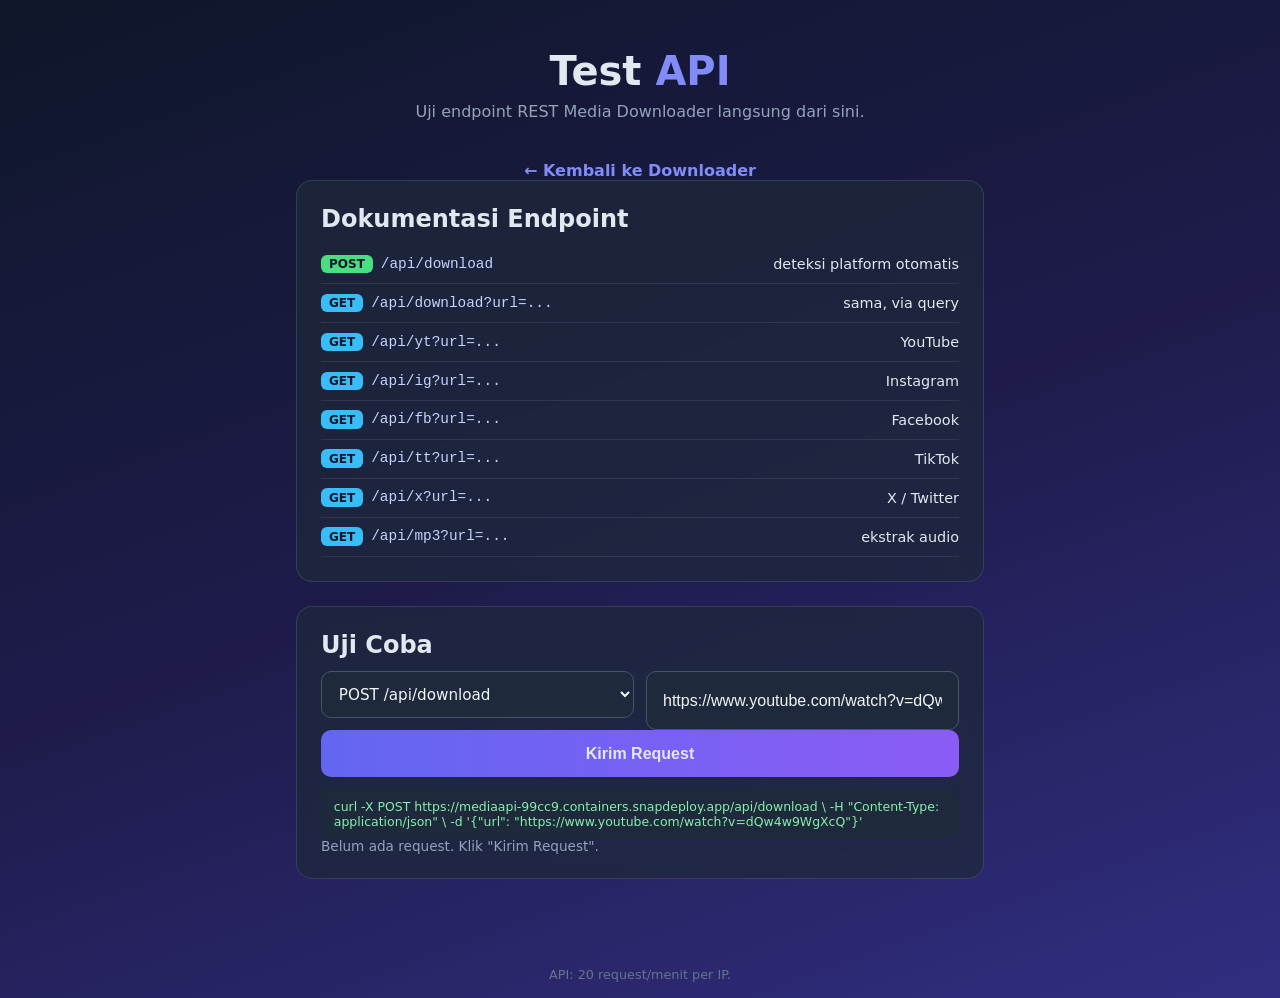
==== test.html @ eea87adc "Add API test page, adapt to REST v2 response" ====
<!DOCTYPE html>
<html lang="id">
<head>
  <meta charset="UTF-8">
  <meta name="viewport" content="width=device-width, initial-scale=1.0">
  <title>Test API - Media Downloader API</title>
  <link rel="stylesheet" href="style.css">
  <style>
    nav { display: flex; gap: 1rem; justify-content: center; padding: 1rem 0 0; }
    nav a { color: #818cf8; text-decoration: none; font-weight: 600; }
    nav a:hover { text-decoration: underline; }
    .method { display: inline-block; padding: 0.15rem 0.5rem; border-radius: 6px; font-weight: 800; font-size: 0.75rem; margin-right: 0.5rem; }
    .method.post { background: #4ade80; color: #0f172a; }
    .method.get { background: #38bdf8; color: #0f172a; }
    .endpoint-row { display: flex; justify-content: space-between; align-items: center; padding: 0.6rem 0; border-bottom: 1px solid rgba(148,163,184,0.15); font-size: 0.9rem; }
    .endpoint-row code { color: #c7d2fe; }
    select, textarea { width: 100%; padding: 0.8rem; border-radius: 10px; border: 1px solid #475569; background: #1e293b; color: #f1f5f9; font-size: 0.95rem; font-family: inherit; margin-bottom: 0.75rem; }
    textarea { min-height: 60px; resize: vertical; }
    .row2 { display: grid; grid-template-columns: 1fr 1fr; gap: 0.75rem; }
    @media (max-width: 480px) { .row2 { grid-template-columns: 1fr; } }
    pre { background: #0f172a; border: 1px solid rgba(148,163,184,0.2); border-radius: 10px; padding: 1rem; overflow-x: auto; font-size: 0.8rem; line-height: 1.5; color: #a5b4fc; white-space: pre-wrap; word-break: break-word; }
    .curl { background: #1e293b; color: #86efac; font-size: 0.78rem; }
    .status-badge { font-weight: 800; padding: 0.15rem 0.6rem; border-radius: 6px; font-size: 0.8rem; }
    .status-2xx { background: #14532d; color: #4ade80; }
    .status-other { background: #7f1d1d; color: #fca5a5; }
  </style>
</head>
<body>
  <header>
    <h1>Test <span>API</span></h1>
    <p>Uji endpoint REST Media Downloader langsung dari sini.</p>
  </header>
  <nav>
    <a href="index.html">&larr; Kembali ke Downloader</a>
  </nav>

  <main>
    <section class="card">
      <h2 style="margin-bottom:0.75rem">Dokumentasi Endpoint</h2>
      <div class="endpoint-row"><span><span class="method post">POST</span><code>/api/download</code></span><span>deteksi platform otomatis</span></div>
      <div class="endpoint-row"><span><span class="method get">GET</span><code>/api/download?url=...</code></span><span>sama, via query</span></div>
      <div class="endpoint-row"><span><span class="method get">GET</span><code>/api/yt?url=...</code></span><span>YouTube</span></div>
      <div class="endpoint-row"><span><span class="method get">GET</span><code>/api/ig?url=...</code></span><span>Instagram</span></div>
      <div class="endpoint-row"><span><span class="method get">GET</span><code>/api/fb?url=...</code></span><span>Facebook</span></div>
      <div class="endpoint-row"><span><span class="method get">GET</span><code>/api/tt?url=...</code></span><span>TikTok</span></div>
      <div class="endpoint-row"><span><span class="method get">GET</span><code>/api/x?url=...</code></span><span>X / Twitter</span></div>
      <div class="endpoint-row"><span><span class="method get">GET</span><code>/api/mp3?url=...</code></span><span>ekstrak audio</span></div>
    </section>

    <section class="card">
      <h2 style="margin-bottom:0.75rem">Uji Coba</h2>
      <div class="row2">
        <select id="endpoint">
          <option value="download">POST /api/download</option>
          <option value="yt">GET /api/yt</option>
          <option value="ig">GET /api/ig</option>
          <option value="fb">GET /api/fb</option>
          <option value="tt">GET /api/tt</option>
          <option value="x">GET /api/x</option>
          <option value="mp3">GET /api/mp3</option>
        </select>
        <input type="url" id="turl" placeholder="https://youtube.com/watch?v=..." value="https://www.youtube.com/watch?v=dQw4w9WgXcQ">
      </div>
      <div class="buttons">
        <button class="btn primary" id="btn-test" onclick="runTest()">Kirim Request</button>
      </div>
      <p class="curl" id="curl-example" style="margin-top:0.75rem;padding:0.6rem 0.8rem;border-radius:8px"></p>
      <div id="test-result">
        <p style="color:#94a3b8;font-size:0.85rem">Belum ada request. Klik "Kirim Request".</p>
      </div>
    </section>
  </main>

  <footer>
    <p>API: 20 request/menit per IP.</p>
  </footer>

  <script src="app.js"></script>
  <script>
    const API_BASE_JS = 'https://mediaapi-99cc9.containers.snapdeploy.app';

    function buildCurl() {
      const ep = document.getElementById('endpoint').value;
      const url = document.getElementById('turl').value.trim();
      if (ep === 'download') {
        return 'curl -X POST ' + API_BASE_JS + '/api/download \\\n  -H "Content-Type: application/json" \\\n  -d \'{"url": "' + url + '"}\'';
      }
      return 'curl "' + API_BASE_JS + '/api/' + ep + '?url=' + encodeURIComponent(url) + '"';
    }

    document.getElementById('endpoint').addEventListener('change', () => {
      document.getElementById('curl-example').textContent = buildCurl();
    });
    document.getElementById('turl').addEventListener('input', () => {
      document.getElementById('curl-example').textContent = buildCurl();
    });
    document.getElementById('curl-example').textContent = buildCurl();

    async function runTest() {
      const ep = document.getElementById('endpoint').value;
      const url = document.getElementById('turl').value.trim();
      const btn = document.getElementById('btn-test');
      const out = document.getElementById('test-result');
      btn.disabled = true;
      btn.textContent = 'Mengirim...';
      out.innerHTML = '<p style="color:#94a3b8">Memproses...</p>';
      try {
        let res;
        if (ep === 'download') {
          res = await fetch(API_BASE_JS + '/api/download', {
            method: 'POST',
            headers: { 'Content-Type': 'application/json' },
            body: JSON.stringify({ url }),
          });
        } else {
          res = await fetch(API_BASE_JS + '/api/' + ep + '?url=' + encodeURIComponent(url));
        }
        const body = await res.json();
        const cls = res.ok ? 'status-2xx' : 'status-other';
        out.innerHTML =
          '<p style="margin-bottom:0.5rem"><span class="status-badge ' + cls + '">HTTP ' + res.status + '</span></p>' +
          '<pre>' + escapeHtml(JSON.stringify(body, null, 2)) + '</pre>';
      } catch (e) {
        out.innerHTML = '<pre style="color:#fca5a5">Error: ' + escapeHtml(e.message) + '</pre>';
      } finally {
        btn.disabled = false;
        btn.textContent = 'Kirim Request';
      }
    }

    function escapeHtml(s) {
      return s.replace(/&/g, '&amp;').replace(/</g, '&lt;').replace(/>/g, '&gt;');
    }
  </script>
</body>
</html>
---- style.css ----
* { margin: 0; padding: 0; box-sizing: border-box; }

body {
  font-family: system-ui, -apple-system, 'Segoe UI', Roboto, sans-serif;
  background: linear-gradient(160deg, #0f172a 0%, #1e1b4b 50%, #312e81 100%);
  min-height: 100vh;
  color: #e2e8f0;
}

header { text-align: center; padding: 3rem 1rem 1.5rem; }
header h1 { font-size: 2.5rem; font-weight: 800; }
header h1 span { color: #818cf8; }
header p { color: #94a3b8; margin-top: 0.5rem; }

main { max-width: 720px; margin: 0 auto; padding: 0 1rem 3rem; }

.card {
  background: rgba(30, 41, 59, 0.75);
  border: 1px solid rgba(148, 163, 184, 0.2);
  border-radius: 16px;
  padding: 1.5rem;
  margin-bottom: 1.5rem;
  backdrop-filter: blur(8px);
}

#dl-form { display: flex; flex-direction: column; gap: 0.75rem; }

input[type="url"] {
  width: 100%;
  padding: 0.9rem 1rem;
  border-radius: 10px;
  border: 1px solid #475569;
  background: #1e293b;
  color: #f1f5f9;
  font-size: 1rem;
  outline: none;
}
input[type="url"]:focus { border-color: #818cf8; }

.buttons { display: flex; gap: 0.75rem; }

.btn {
  flex: 1;
  padding: 0.9rem;
  border: none;
  border-radius: 10px;
  font-size: 1rem;
  font-weight: 700;
  cursor: pointer;
  color: #e2e8f0;
  background: #475569;
  transition: transform 0.1s, filter 0.2s;
}
.btn:hover { filter: brightness(1.15); }
.btn:active { transform: scale(0.97); }
.btn:disabled { opacity: 0.6; cursor: wait; }
.btn.primary { background: linear-gradient(90deg, #6366f1, #8b5cf6); }

.platforms { display: flex; flex-wrap: wrap; gap: 0.5rem; margin-top: 1rem; justify-content: center; }

.tag {
  font-size: 0.75rem;
  font-weight: 700;
  padding: 0.3rem 0.7rem;
  border-radius: 999px;
  color: #0f172a;
}
.tag.yt { background: #f87171; }
.tag.ig { background: #f472b6; }
.tag.fb { background: #60a5fa; }
.tag.tt { background: #2dd4bf; }
.tag.x { background: #94a3b8; }

.result-head { display: flex; gap: 1rem; margin-bottom: 1rem; }
.result-head img { width: 100px; height: 100px; object-fit: cover; border-radius: 10px; flex-shrink: 0; }
.result-info h2 { font-size: 1.05rem; margin-bottom: 0.4rem; }
.result-info p { color: #94a3b8; font-size: 0.85rem; }

.link {
  display: flex;
  justify-content: space-between;
  align-items: center;
  padding: 0.7rem 1rem;
  background: #1e293b;
  border-radius: 10px;
  margin-bottom: 0.5rem;
  border: 1px solid rgba(148, 163, 184, 0.15);
  font-size: 0.9rem;
  word-break: break-all;
}
.link .lbl { font-weight: 600; color: #c7d2fe; flex-shrink: 0; margin-right: 0.75rem; }
.link a { color: #818cf8; text-decoration: none; }
.link a:hover { text-decoration: underline; }

.card.error { border-color: rgba(248, 113, 113, 0.4); background: rgba(127, 29, 29, 0.4); }
.card.error p { color: #fecaca; }

.hidden { display: none; }

footer { text-align: center; color: #64748b; padding: 1rem; font-size: 0.8rem; }

@media (max-width: 480px) {
  header h1 { font-size: 1.9rem; }
  .buttons { flex-direction: column; }
  .result-head { flex-direction: column; }
  .result-head img { width: 100%; height: auto; }
}
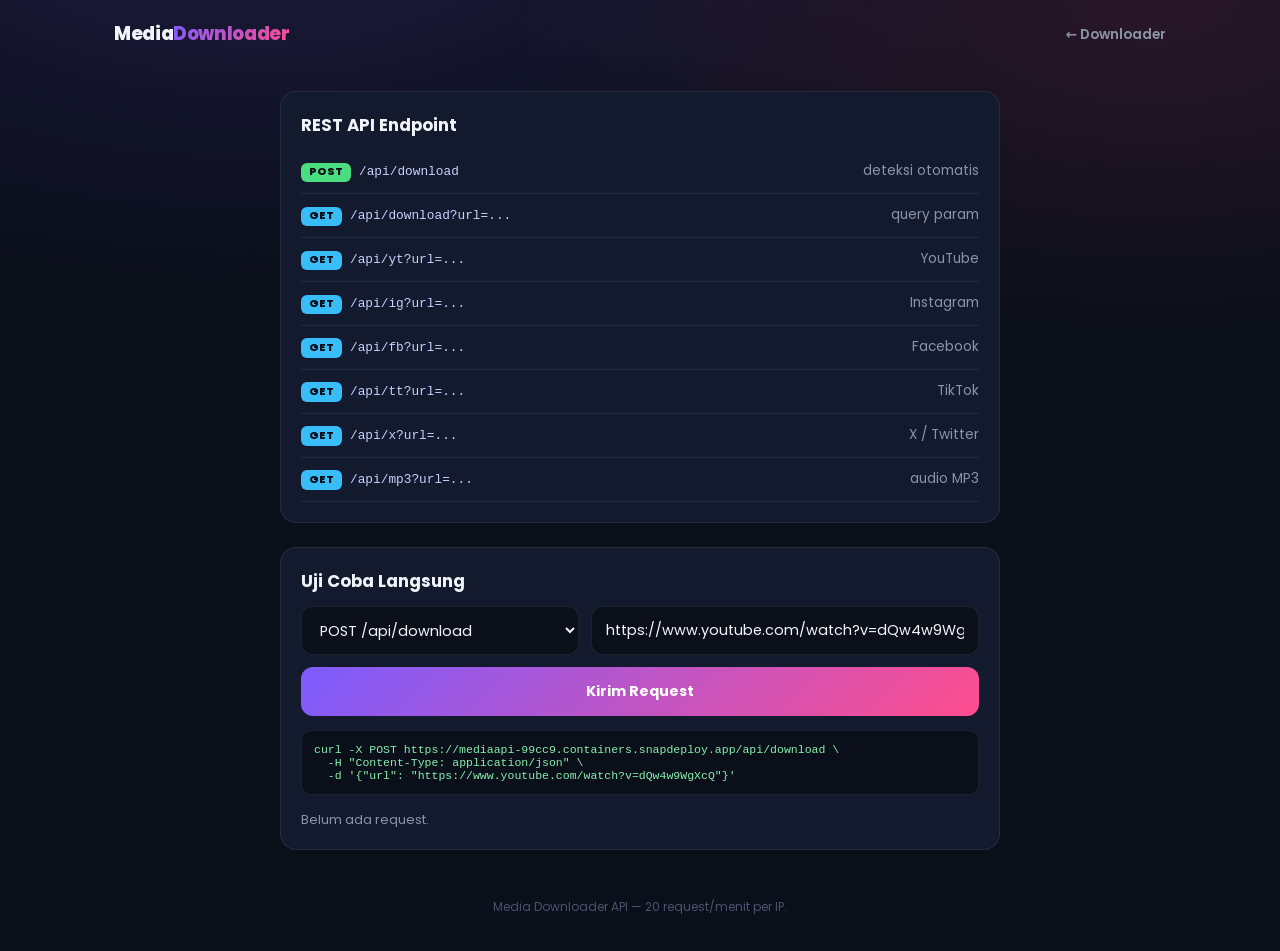
==== commit 8ca6f300: "Redesign: SnapTik-style hero + quality button grid" ====
--- a/test.html
+++ b/test.html
@@ -3,52 +3,116 @@
 <head>
   <meta charset="UTF-8">
   <meta name="viewport" content="width=device-width, initial-scale=1.0">
-  <title>Test API - Media Downloader API</title>
+  <title>API Docs - Media Downloader</title>
+  <link rel="preconnect" href="https://fonts.googleapis.com">
+  <link href="https://fonts.googleapis.com/css2?family=Poppins:wght@400;600;700;800&display=swap" rel="stylesheet">
   <link rel="stylesheet" href="style.css">
   <style>
-    nav { display: flex; gap: 1rem; justify-content: center; padding: 1rem 0 0; }
-    nav a { color: #818cf8; text-decoration: none; font-weight: 600; }
-    nav a:hover { text-decoration: underline; }
-    .method { display: inline-block; padding: 0.15rem 0.5rem; border-radius: 6px; font-weight: 800; font-size: 0.75rem; margin-right: 0.5rem; }
-    .method.post { background: #4ade80; color: #0f172a; }
-    .method.get { background: #38bdf8; color: #0f172a; }
-    .endpoint-row { display: flex; justify-content: space-between; align-items: center; padding: 0.6rem 0; border-bottom: 1px solid rgba(148,163,184,0.15); font-size: 0.9rem; }
-    .endpoint-row code { color: #c7d2fe; }
-    select, textarea { width: 100%; padding: 0.8rem; border-radius: 10px; border: 1px solid #475569; background: #1e293b; color: #f1f5f9; font-size: 0.95rem; font-family: inherit; margin-bottom: 0.75rem; }
-    textarea { min-height: 60px; resize: vertical; }
-    .row2 { display: grid; grid-template-columns: 1fr 1fr; gap: 0.75rem; }
-    @media (max-width: 480px) { .row2 { grid-template-columns: 1fr; } }
-    pre { background: #0f172a; border: 1px solid rgba(148,163,184,0.2); border-radius: 10px; padding: 1rem; overflow-x: auto; font-size: 0.8rem; line-height: 1.5; color: #a5b4fc; white-space: pre-wrap; word-break: break-word; }
-    .curl { background: #1e293b; color: #86efac; font-size: 0.78rem; }
-    .status-badge { font-weight: 800; padding: 0.15rem 0.6rem; border-radius: 6px; font-size: 0.8rem; }
-    .status-2xx { background: #14532d; color: #4ade80; }
-    .status-other { background: #7f1d1d; color: #fca5a5; }
+    .ep {
+      display: flex;
+      justify-content: space-between;
+      align-items: center;
+      padding: 0.7rem 0;
+      border-bottom: 1px solid var(--border);
+      font-size: 0.85rem;
+    }
+    .ep code { color: #c7d2fe; font-size: 0.8rem; }
+    .m {
+      display: inline-block;
+      padding: 0.1rem 0.5rem;
+      border-radius: 6px;
+      font-weight: 800;
+      font-size: 0.68rem;
+      margin-right: 0.5rem;
+      color: #0b0f1a;
+    }
+    .m.post { background: #4ade80; }
+    .m.get { background: #38bdf8; }
+    select, input {
+      width: 100%;
+      padding: 0.8rem 0.9rem;
+      border-radius: 12px;
+      border: 1px solid var(--border);
+      background: var(--bg);
+      color: var(--text);
+      font-size: 0.9rem;
+      font-family: inherit;
+      margin-bottom: 0.75rem;
+      outline: none;
+    }
+    select:focus, input:focus { border-color: var(--accent); }
+    .row2 { display: grid; grid-template-columns: 1fr 1.4fr; gap: 0.75rem; }
+    @media (max-width: 560px) { .row2 { grid-template-columns: 1fr; } }
+    .btn {
+      border: none;
+      cursor: pointer;
+      background: var(--grad);
+      color: #fff;
+      font-weight: 700;
+      font-size: 0.9rem;
+      font-family: inherit;
+      padding: 0.85rem 2rem;
+      border-radius: 12px;
+      width: 100%;
+      transition: filter 0.2s, transform 0.1s;
+    }
+    .btn:hover { filter: brightness(1.12); }
+    .btn:active { transform: scale(0.98); }
+    .btn:disabled { opacity: 0.6; cursor: wait; }
+    .curl {
+      background: var(--bg);
+      border: 1px solid var(--border);
+      border-radius: 10px;
+      padding: 0.75rem;
+      font-size: 0.72rem;
+      font-family: monospace;
+      color: #86efac;
+      overflow-x: auto;
+      white-space: pre-wrap;
+      word-break: break-word;
+      margin-bottom: 1rem;
+    }
+    pre {
+      background: var(--bg);
+      border: 1px solid var(--border);
+      border-radius: 12px;
+      padding: 1rem;
+      overflow-x: auto;
+      font-size: 0.75rem;
+      line-height: 1.5;
+      color: #a5b4fc;
+      white-space: pre-wrap;
+      word-break: break-word;
+      max-height: 420px;
+      overflow-y: auto;
+    }
+    .sb { font-weight: 800; padding: 0.15rem 0.6rem; border-radius: 6px; font-size: 0.78rem; margin-bottom: 0.75rem; display: inline-block; }
+    .sb.ok { background: rgba(74, 222, 128, 0.15); color: #4ade80; }
+    .sb.bad { background: rgba(255, 77, 141, 0.15); color: #ffb3cc; }
+    h2 { font-size: 1.05rem; margin-bottom: 0.75rem; }
   </style>
 </head>
 <body>
   <header>
-    <h1>Test <span>API</span></h1>
-    <p>Uji endpoint REST Media Downloader langsung dari sini.</p>
+    <div class="logo">Media<em>Downloader</em></div>
+    <nav><a href="index.html">&larr; Downloader</a></nav>
   </header>
-  <nav>
-    <a href="index.html">&larr; Kembali ke Downloader</a>
-  </nav>
 
-  <main>
+  <div class="wrap">
     <section class="card">
-      <h2 style="margin-bottom:0.75rem">Dokumentasi Endpoint</h2>
-      <div class="endpoint-row"><span><span class="method post">POST</span><code>/api/download</code></span><span>deteksi platform otomatis</span></div>
-      <div class="endpoint-row"><span><span class="method get">GET</span><code>/api/download?url=...</code></span><span>sama, via query</span></div>
-      <div class="endpoint-row"><span><span class="method get">GET</span><code>/api/yt?url=...</code></span><span>YouTube</span></div>
-      <div class="endpoint-row"><span><span class="method get">GET</span><code>/api/ig?url=...</code></span><span>Instagram</span></div>
-      <div class="endpoint-row"><span><span class="method get">GET</span><code>/api/fb?url=...</code></span><span>Facebook</span></div>
-      <div class="endpoint-row"><span><span class="method get">GET</span><code>/api/tt?url=...</code></span><span>TikTok</span></div>
-      <div class="endpoint-row"><span><span class="method get">GET</span><code>/api/x?url=...</code></span><span>X / Twitter</span></div>
-      <div class="endpoint-row"><span><span class="method get">GET</span><code>/api/mp3?url=...</code></span><span>ekstrak audio</span></div>
+      <h2>REST API Endpoint</h2>
+      <div class="ep"><span><span class="m post">POST</span><code>/api/download</code></span><span style="color:#8b93a7">deteksi otomatis</span></div>
+      <div class="ep"><span><span class="m get">GET</span><code>/api/download?url=...</code></span><span style="color:#8b93a7">query param</span></div>
+      <div class="ep"><span><span class="m get">GET</span><code>/api/yt?url=...</code></span><span style="color:#8b93a7">YouTube</span></div>
+      <div class="ep"><span><span class="m get">GET</span><code>/api/ig?url=...</code></span><span style="color:#8b93a7">Instagram</span></div>
+      <div class="ep"><span><span class="m get">GET</span><code>/api/fb?url=...</code></span><span style="color:#8b93a7">Facebook</span></div>
+      <div class="ep"><span><span class="m get">GET</span><code>/api/tt?url=...</code></span><span style="color:#8b93a7">TikTok</span></div>
+      <div class="ep"><span><span class="m get">GET</span><code>/api/x?url=...</code></span><span style="color:#8b93a7">X / Twitter</span></div>
+      <div class="ep"><span><span class="m get">GET</span><code>/api/mp3?url=...</code></span><span style="color:#8b93a7">audio MP3</span></div>
     </section>
 
     <section class="card">
-      <h2 style="margin-bottom:0.75rem">Uji Coba</h2>
+      <h2>Uji Coba Langsung</h2>
       <div class="row2">
         <select id="endpoint">
           <option value="download">POST /api/download</option>
@@ -59,23 +123,20 @@
           <option value="x">GET /api/x</option>
           <option value="mp3">GET /api/mp3</option>
         </select>
-        <input type="url" id="turl" placeholder="https://youtube.com/watch?v=..." value="https://www.youtube.com/watch?v=dQw4w9WgXcQ">
+        <input type="url" id="turl" value="https://www.youtube.com/watch?v=dQw4w9WgXcQ">
       </div>
-      <div class="buttons">
-        <button class="btn primary" id="btn-test" onclick="runTest()">Kirim Request</button>
-      </div>
-      <p class="curl" id="curl-example" style="margin-top:0.75rem;padding:0.6rem 0.8rem;border-radius:8px"></p>
+      <button class="btn" id="btn-test">Kirim Request</button>
+      <p class="curl" id="curl-example" style="margin-top:0.9rem"></p>
       <div id="test-result">
-        <p style="color:#94a3b8;font-size:0.85rem">Belum ada request. Klik "Kirim Request".</p>
+        <p style="color:#8b93a7;font-size:0.8rem">Belum ada request.</p>
       </div>
     </section>
-  </main>
+  </div>
 
   <footer>
-    <p>API: 20 request/menit per IP.</p>
+    <p>Media Downloader API &mdash; 20 request/menit per IP.</p>
   </footer>
 
-  <script src="app.js"></script>
   <script>
     const API_BASE_JS = 'https://mediaapi-99cc9.containers.snapdeploy.app';
 
@@ -88,22 +149,18 @@
       return 'curl "' + API_BASE_JS + '/api/' + ep + '?url=' + encodeURIComponent(url) + '"';
     }
 
-    document.getElementById('endpoint').addEventListener('change', () => {
-      document.getElementById('curl-example').textContent = buildCurl();
-    });
-    document.getElementById('turl').addEventListener('input', () => {
-      document.getElementById('curl-example').textContent = buildCurl();
-    });
+    document.getElementById('endpoint').addEventListener('change', () => { document.getElementById('curl-example').textContent = buildCurl(); });
+    document.getElementById('turl').addEventListener('input', () => { document.getElementById('curl-example').textContent = buildCurl(); });
     document.getElementById('curl-example').textContent = buildCurl();
 
-    async function runTest() {
+    document.getElementById('btn-test').addEventListener('click', async () => {
       const ep = document.getElementById('endpoint').value;
       const url = document.getElementById('turl').value.trim();
       const btn = document.getElementById('btn-test');
       const out = document.getElementById('test-result');
       btn.disabled = true;
       btn.textContent = 'Mengirim...';
-      out.innerHTML = '<p style="color:#94a3b8">Memproses...</p>';
+      out.innerHTML = '<p style="color:#8b93a7">Memproses...</p>';
       try {
         let res;
         if (ep === 'download') {
@@ -116,9 +173,8 @@
           res = await fetch(API_BASE_JS + '/api/' + ep + '?url=' + encodeURIComponent(url));
         }
         const body = await res.json();
-        const cls = res.ok ? 'status-2xx' : 'status-other';
         out.innerHTML =
-          '<p style="margin-bottom:0.5rem"><span class="status-badge ' + cls + '">HTTP ' + res.status + '</span></p>' +
+          '<span class="sb ' + (res.ok ? 'ok' : 'bad') + '">HTTP ' + res.status + '</span>' +
           '<pre>' + escapeHtml(JSON.stringify(body, null, 2)) + '</pre>';
       } catch (e) {
         out.innerHTML = '<pre style="color:#fca5a5">Error: ' + escapeHtml(e.message) + '</pre>';
@@ -126,7 +182,7 @@
         btn.disabled = false;
         btn.textContent = 'Kirim Request';
       }
-    }
+    });
 
     function escapeHtml(s) {
       return s.replace(/&/g, '&amp;').replace(/</g, '&lt;').replace(/>/g, '&gt;');
--- a/style.css
+++ b/style.css
@@ -1,107 +1,212 @@
+:root {
+  --bg: #0b0f1a;
+  --card: #131a2e;
+  --border: rgba(255, 255, 255, 0.08);
+  --text: #f1f5f9;
+  --muted: #8b93a7;
+  --accent: #7c5cff;
+  --accent2: #ff4d8d;
+  --grad: linear-gradient(135deg, #7c5cff 0%, #ff4d8d 100%);
+  --radius: 16px;
+}
+
 * { margin: 0; padding: 0; box-sizing: border-box; }
 
+html { scroll-behavior: smooth; }
+
 body {
-  font-family: system-ui, -apple-system, 'Segoe UI', Roboto, sans-serif;
-  background: linear-gradient(160deg, #0f172a 0%, #1e1b4b 50%, #312e81 100%);
+  font-family: 'Poppins', system-ui, -apple-system, 'Segoe UI', Roboto, sans-serif;
+  background: var(--bg);
+  background-image:
+    radial-gradient(ellipse 60% 40% at 20% -10%, rgba(124, 92, 255, 0.15), transparent),
+    radial-gradient(ellipse 50% 35% at 90% 0%, rgba(255, 77, 141, 0.12), transparent);
+  color: var(--text);
   min-height: 100vh;
-  color: #e2e8f0;
-}
-
-header { text-align: center; padding: 3rem 1rem 1.5rem; }
-header h1 { font-size: 2.5rem; font-weight: 800; }
-header h1 span { color: #818cf8; }
-header p { color: #94a3b8; margin-top: 0.5rem; }
-
-main { max-width: 720px; margin: 0 auto; padding: 0 1rem 3rem; }
+}
+
+.wrap { max-width: 760px; margin: 0 auto; padding: 0 1.25rem; }
+
+header {
+  display: flex;
+  justify-content: space-between;
+  align-items: center;
+  padding: 1.25rem 1.5rem;
+  max-width: 1100px;
+  margin: 0 auto;
+}
+
+.logo { font-weight: 800; font-size: 1.15rem; letter-spacing: -0.02em; }
+.logo em { font-style: normal; background: var(--grad); -webkit-background-clip: text; background-clip: text; color: transparent; }
+
+nav a {
+  color: var(--muted);
+  text-decoration: none;
+  font-size: 0.85rem;
+  font-weight: 600;
+  transition: color 0.2s;
+}
+nav a:hover { color: var(--text); }
+
+.hero { text-align: center; padding: 3.5rem 0 2rem; }
+.hero h1 { font-size: clamp(1.8rem, 5vw, 2.6rem); font-weight: 800; line-height: 1.2; letter-spacing: -0.03em; }
+.hero h1 em { font-style: normal; background: var(--grad); -webkit-background-clip: text; background-clip: text; color: transparent; }
+.hero p { color: var(--muted); margin-top: 0.75rem; font-size: 0.95rem; }
+
+.search {
+  max-width: 620px;
+  margin: 2rem auto 0;
+  background: var(--card);
+  border: 1px solid var(--border);
+  border-radius: 20px;
+  padding: 0.5rem;
+  display: flex;
+  align-items: center;
+  gap: 0.5rem;
+  box-shadow: 0 20px 60px rgba(0, 0, 0, 0.45);
+}
+
+.search input {
+  flex: 1;
+  background: transparent;
+  border: none;
+  outline: none;
+  color: var(--text);
+  font-size: 0.95rem;
+  font-family: inherit;
+  padding: 0.75rem 0.9rem;
+}
+.search input::placeholder { color: #55607a; }
+
+.search button {
+  border: none;
+  cursor: pointer;
+  background: var(--grad);
+  color: #fff;
+  font-weight: 700;
+  font-size: 0.9rem;
+  font-family: inherit;
+  padding: 0.8rem 1.6rem;
+  border-radius: 14px;
+  transition: filter 0.2s, transform 0.1s;
+  white-space: nowrap;
+}
+.search button:hover { filter: brightness(1.12); }
+.search button:active { transform: scale(0.97); }
+.search button:disabled { opacity: 0.6; cursor: wait; }
+
+.audio-row { max-width: 620px; margin: 0.9rem auto 0; text-align: center; }
+.audio-row button {
+  background: var(--card);
+  border: 1px solid var(--border);
+  color: var(--muted);
+  font-family: inherit;
+  font-size: 0.8rem;
+  font-weight: 600;
+  padding: 0.5rem 1.2rem;
+  border-radius: 999px;
+  cursor: pointer;
+  transition: all 0.2s;
+}
+.audio-row button:hover { color: var(--text); border-color: var(--accent); }
+
+.platforms {
+  display: flex;
+  justify-content: center;
+  gap: 0.75rem;
+  flex-wrap: wrap;
+  margin-top: 2.25rem;
+}
+
+.plat {
+  display: flex;
+  align-items: center;
+  gap: 0.45rem;
+  font-size: 0.78rem;
+  font-weight: 600;
+  color: var(--muted);
+  background: var(--card);
+  border: 1px solid var(--border);
+  padding: 0.45rem 0.9rem;
+  border-radius: 999px;
+}
+.plat .dot { width: 9px; height: 9px; border-radius: 50%; }
+.dot.yt { background: #ff3b3b; }
+.dot.ig { background: linear-gradient(45deg, #f9ce34, #ee2a7b, #6228d7); }
+.dot.fb { background: #1877f2; }
+.dot.tt { background: #25f4ee; }
+.dot.x { background: #e7e9ea; }
 
 .card {
-  background: rgba(30, 41, 59, 0.75);
-  border: 1px solid rgba(148, 163, 184, 0.2);
-  border-radius: 16px;
-  padding: 1.5rem;
-  margin-bottom: 1.5rem;
-  backdrop-filter: blur(8px);
-}
-
-#dl-form { display: flex; flex-direction: column; gap: 0.75rem; }
-
-input[type="url"] {
-  width: 100%;
-  padding: 0.9rem 1rem;
+  background: var(--card);
+  border: 1px solid var(--border);
+  border-radius: var(--radius);
+  padding: 1.25rem;
+  margin-top: 1.5rem;
+}
+
+.result-top { display: flex; gap: 1rem; align-items: flex-start; }
+.result-top img {
+  width: 168px;
+  height: 94px;
+  object-fit: cover;
   border-radius: 10px;
-  border: 1px solid #475569;
-  background: #1e293b;
-  color: #f1f5f9;
-  font-size: 1rem;
-  outline: none;
-}
-input[type="url"]:focus { border-color: #818cf8; }
-
-.buttons { display: flex; gap: 0.75rem; }
-
-.btn {
-  flex: 1;
-  padding: 0.9rem;
-  border: none;
-  border-radius: 10px;
-  font-size: 1rem;
-  font-weight: 700;
-  cursor: pointer;
-  color: #e2e8f0;
-  background: #475569;
-  transition: transform 0.1s, filter 0.2s;
-}
-.btn:hover { filter: brightness(1.15); }
-.btn:active { transform: scale(0.97); }
-.btn:disabled { opacity: 0.6; cursor: wait; }
-.btn.primary { background: linear-gradient(90deg, #6366f1, #8b5cf6); }
-
-.platforms { display: flex; flex-wrap: wrap; gap: 0.5rem; margin-top: 1rem; justify-content: center; }
-
-.tag {
-  font-size: 0.75rem;
-  font-weight: 700;
-  padding: 0.3rem 0.7rem;
-  border-radius: 999px;
-  color: #0f172a;
-}
-.tag.yt { background: #f87171; }
-.tag.ig { background: #f472b6; }
-.tag.fb { background: #60a5fa; }
-.tag.tt { background: #2dd4bf; }
-.tag.x { background: #94a3b8; }
-
-.result-head { display: flex; gap: 1rem; margin-bottom: 1rem; }
-.result-head img { width: 100px; height: 100px; object-fit: cover; border-radius: 10px; flex-shrink: 0; }
-.result-info h2 { font-size: 1.05rem; margin-bottom: 0.4rem; }
-.result-info p { color: #94a3b8; font-size: 0.85rem; }
-
-.link {
+  flex-shrink: 0;
+  background: #000;
+}
+.result-top h2 { font-size: 1rem; font-weight: 700; line-height: 1.35; }
+.result-top .meta { color: var(--muted); font-size: 0.8rem; margin-top: 0.35rem; }
+
+.qlist { margin-top: 1.1rem; display: grid; grid-template-columns: repeat(auto-fill, minmax(150px, 1fr)); gap: 0.6rem; }
+.qbtn {
   display: flex;
   justify-content: space-between;
   align-items: center;
-  padding: 0.7rem 1rem;
-  background: #1e293b;
-  border-radius: 10px;
-  margin-bottom: 0.5rem;
-  border: 1px solid rgba(148, 163, 184, 0.15);
+  background: var(--bg);
+  border: 1px solid var(--border);
+  border-radius: 12px;
+  padding: 0.7rem 0.85rem;
+  text-decoration: none;
+  transition: border-color 0.2s, transform 0.1s;
+}
+.qbtn:hover { border-color: var(--accent); transform: translateY(-1px); }
+.qbtn .q { color: var(--text); font-weight: 700; font-size: 0.85rem; }
+.qbtn .s { color: var(--muted); font-size: 0.72rem; margin-top: 0.15rem; }
+.qbtn .ic { font-size: 1.1rem; }
+.qbtn.mp3 .ic { color: var(--accent2); }
+
+.alert {
+  background: rgba(255, 77, 141, 0.08);
+  border: 1px solid rgba(255, 77, 141, 0.35);
+  border-radius: var(--radius);
+  padding: 1rem;
+  margin-top: 1.5rem;
+  color: #ffb3cc;
   font-size: 0.9rem;
-  word-break: break-all;
-}
-.link .lbl { font-weight: 600; color: #c7d2fe; flex-shrink: 0; margin-right: 0.75rem; }
-.link a { color: #818cf8; text-decoration: none; }
-.link a:hover { text-decoration: underline; }
-
-.card.error { border-color: rgba(248, 113, 113, 0.4); background: rgba(127, 29, 29, 0.4); }
-.card.error p { color: #fecaca; }
+  text-align: center;
+}
+
+.steps { margin: 3rem auto 0; display: grid; grid-template-columns: repeat(3, 1fr); gap: 1rem; }
+.step { text-align: center; }
+.step .n {
+  width: 36px; height: 36px;
+  margin: 0 auto 0.6rem;
+  display: flex; align-items: center; justify-content: center;
+  background: var(--grad);
+  border-radius: 50%;
+  font-weight: 800;
+  font-size: 0.9rem;
+}
+.step h3 { font-size: 0.9rem; }
+.step p { color: var(--muted); font-size: 0.78rem; margin-top: 0.3rem; }
+
+footer { text-align: center; color: #4a5470; font-size: 0.75rem; padding: 3rem 1rem 2rem; }
 
 .hidden { display: none; }
 
-footer { text-align: center; color: #64748b; padding: 1rem; font-size: 0.8rem; }
-
-@media (max-width: 480px) {
-  header h1 { font-size: 1.9rem; }
-  .buttons { flex-direction: column; }
-  .result-head { flex-direction: column; }
-  .result-head img { width: 100%; height: auto; }
-}
+@media (max-width: 560px) {
+  .search { flex-direction: column; align-items: stretch; }
+  .search button { width: 100%; }
+  .result-top { flex-direction: column; }
+  .result-top img { width: 100%; height: auto; }
+  .steps { grid-template-columns: 1fr; gap: 1.5rem; }
+}
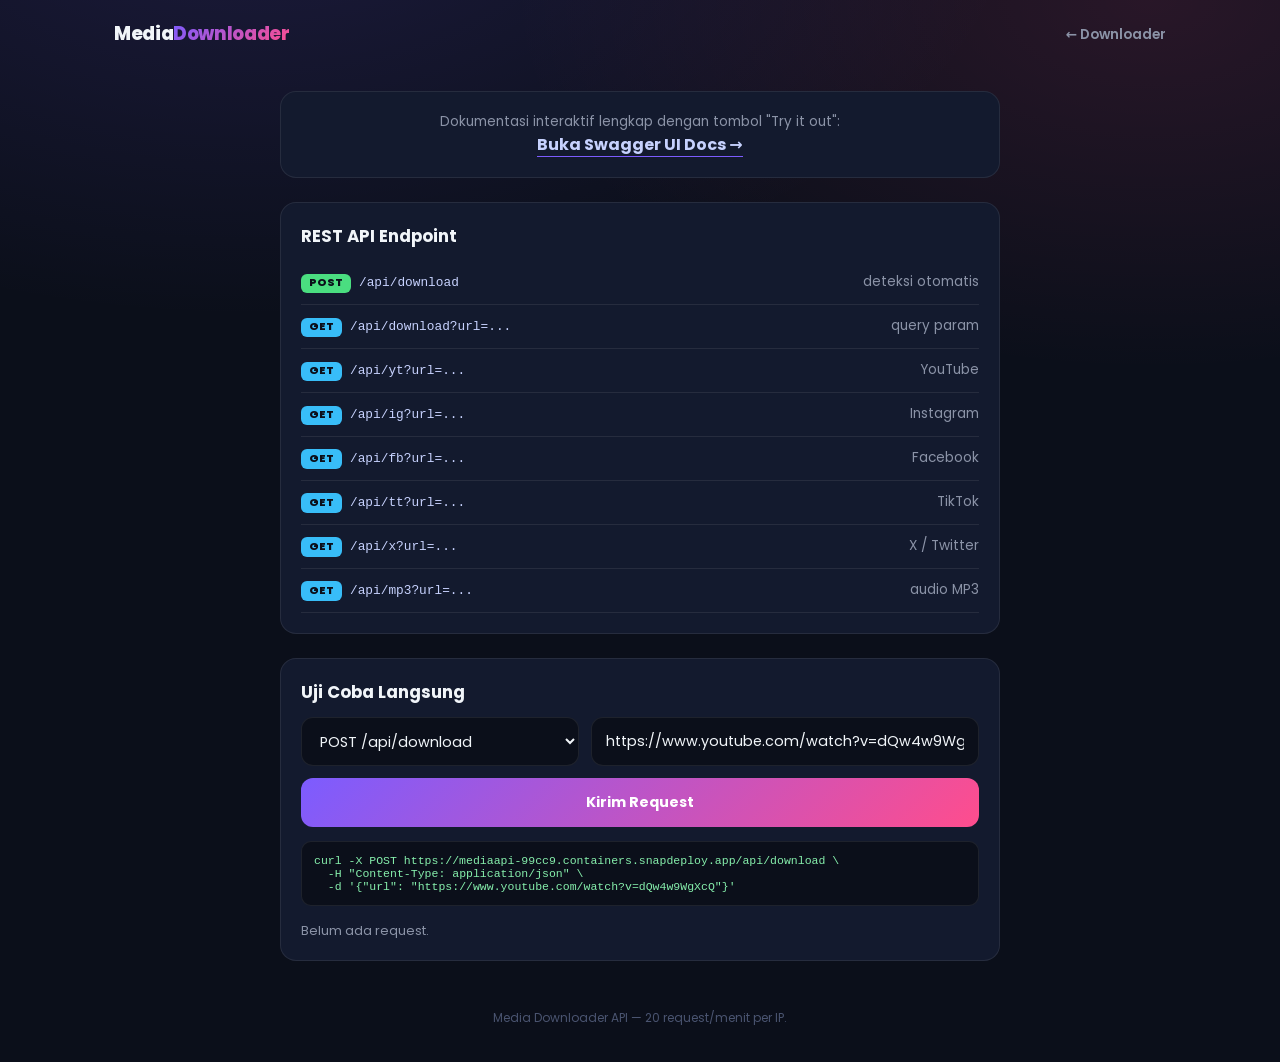
==== commit 64e465ed: "Link to Swagger UI docs" ====
--- a/test.html
+++ b/test.html
@@ -99,6 +99,11 @@
   </header>
 
   <div class="wrap">
+    <section class="card" style="text-align:center">
+      <p style="color:#8b93a7;font-size:0.85rem">Dokumentasi interaktif lengkap dengan tombol "Try it out":</p>
+      <a href="https://mediaapi-99cc9.containers.snapdeploy.app/api/docs" target="_blank" rel="noopener" style="color:#c7d2fe;font-weight:700;text-decoration:none;border-bottom:1px solid #7c5cff">Buka Swagger UI Docs &rarr;</a>
+    </section>
+
     <section class="card">
       <h2>REST API Endpoint</h2>
       <div class="ep"><span><span class="m post">POST</span><code>/api/download</code></span><span style="color:#8b93a7">deteksi otomatis</span></div>
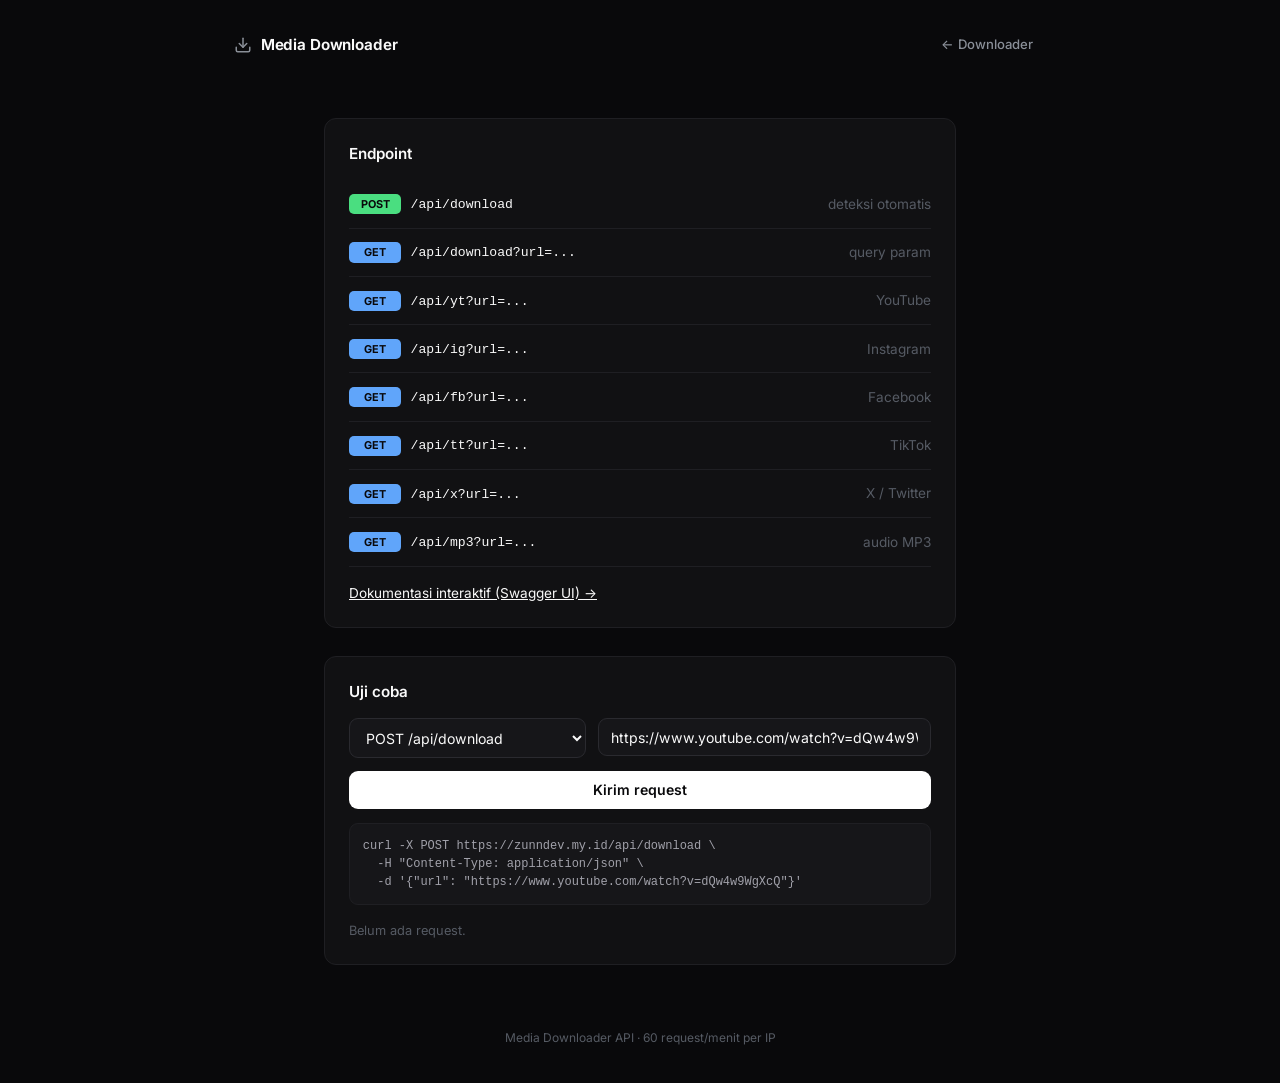
==== commit fd7c82c3: "Redesign: clean minimal dark (Linear/Vercel style), point to zunndev.my.id" ====
--- a/test.html
+++ b/test.html
@@ -3,147 +3,154 @@
 <head>
   <meta charset="UTF-8">
   <meta name="viewport" content="width=device-width, initial-scale=1.0">
-  <title>API Docs - Media Downloader</title>
+  <title>API Docs — Media Downloader</title>
   <link rel="preconnect" href="https://fonts.googleapis.com">
-  <link href="https://fonts.googleapis.com/css2?family=Poppins:wght@400;600;700;800&display=swap" rel="stylesheet">
+  <link href="https://fonts.googleapis.com/css2?family=Inter:wght@400;500;600;700&display=swap" rel="stylesheet">
   <link rel="stylesheet" href="style.css">
   <style>
     .ep {
       display: flex;
       justify-content: space-between;
       align-items: center;
-      padding: 0.7rem 0;
+      gap: 1rem;
+      padding: 0.8rem 0;
       border-bottom: 1px solid var(--border);
       font-size: 0.85rem;
     }
-    .ep code { color: #c7d2fe; font-size: 0.8rem; }
+    .ep:last-child { border-bottom: none; }
+    .ep code { color: var(--text); font-size: 0.82rem; }
     .m {
       display: inline-block;
-      padding: 0.1rem 0.5rem;
-      border-radius: 6px;
-      font-weight: 800;
+      width: 52px;
+      text-align: center;
+      padding: 0.12rem 0.4rem;
+      border-radius: 5px;
+      font-weight: 700;
       font-size: 0.68rem;
-      margin-right: 0.5rem;
-      color: #0b0f1a;
+      margin-right: 0.6rem;
+      color: #09090b;
     }
     .m.post { background: #4ade80; }
-    .m.get { background: #38bdf8; }
+    .m.get { background: #60a5fa; }
+    .field { width: 100%; margin-bottom: 0.8rem; }
     select, input {
       width: 100%;
-      padding: 0.8rem 0.9rem;
-      border-radius: 12px;
-      border: 1px solid var(--border);
-      background: var(--bg);
+      padding: 0.6rem 0.75rem;
+      border-radius: 9px;
+      border: 1px solid var(--border-strong);
+      background: var(--panel-2);
       color: var(--text);
-      font-size: 0.9rem;
+      font-size: 0.88rem;
       font-family: inherit;
-      margin-bottom: 0.75rem;
       outline: none;
     }
-    select:focus, input:focus { border-color: var(--accent); }
+    select:focus, input:focus { border-color: var(--muted-2); }
     .row2 { display: grid; grid-template-columns: 1fr 1.4fr; gap: 0.75rem; }
-    @media (max-width: 560px) { .row2 { grid-template-columns: 1fr; } }
     .btn {
       border: none;
       cursor: pointer;
-      background: var(--grad);
-      color: #fff;
-      font-weight: 700;
-      font-size: 0.9rem;
+      background: var(--accent);
+      color: #09090b;
+      font-weight: 600;
+      font-size: 0.88rem;
       font-family: inherit;
-      padding: 0.85rem 2rem;
-      border-radius: 12px;
+      padding: 0.65rem 1.4rem;
+      border-radius: 9px;
       width: 100%;
-      transition: filter 0.2s, transform 0.1s;
-    }
-    .btn:hover { filter: brightness(1.12); }
-    .btn:active { transform: scale(0.98); }
-    .btn:disabled { opacity: 0.6; cursor: wait; }
+      transition: opacity 0.15s;
+    }
+    .btn:hover { opacity: 0.85; }
+    .btn:disabled { opacity: 0.5; cursor: wait; }
     .curl {
-      background: var(--bg);
+      background: var(--panel-2);
       border: 1px solid var(--border);
-      border-radius: 10px;
-      padding: 0.75rem;
-      font-size: 0.72rem;
-      font-family: monospace;
-      color: #86efac;
+      border-radius: 9px;
+      padding: 0.8rem;
+      font-size: 0.75rem;
+      font-family: ui-monospace, monospace;
+      color: #a1a1aa;
       overflow-x: auto;
       white-space: pre-wrap;
       word-break: break-word;
       margin-bottom: 1rem;
     }
     pre {
-      background: var(--bg);
+      background: var(--panel-2);
       border: 1px solid var(--border);
-      border-radius: 12px;
+      border-radius: 9px;
       padding: 1rem;
       overflow-x: auto;
       font-size: 0.75rem;
-      line-height: 1.5;
-      color: #a5b4fc;
+      line-height: 1.55;
+      color: #a1a1aa;
       white-space: pre-wrap;
       word-break: break-word;
       max-height: 420px;
       overflow-y: auto;
     }
-    .sb { font-weight: 800; padding: 0.15rem 0.6rem; border-radius: 6px; font-size: 0.78rem; margin-bottom: 0.75rem; display: inline-block; }
-    .sb.ok { background: rgba(74, 222, 128, 0.15); color: #4ade80; }
-    .sb.bad { background: rgba(255, 77, 141, 0.15); color: #ffb3cc; }
-    h2 { font-size: 1.05rem; margin-bottom: 0.75rem; }
+    .sb { font-weight: 600; padding: 0.15rem 0.6rem; border-radius: 5px; font-size: 0.78rem; margin-bottom: 0.75rem; display: inline-block; border: 1px solid var(--border-strong); }
+    h2 { font-size: 0.95rem; font-weight: 600; margin-bottom: 0.9rem; }
+    .doc-link { font-size: 0.85rem; }
+    .doc-link a { color: var(--text); }
   </style>
 </head>
 <body>
   <header>
-    <div class="logo">Media<em>Downloader</em></div>
-    <nav><a href="index.html">&larr; Downloader</a></nav>
+    <div class="logo">
+      <svg viewBox="0 0 24 24" fill="none" stroke="currentColor" stroke-width="2" stroke-linecap="round" stroke-linejoin="round"><path d="M21 15v4a2 2 0 0 1-2 2H5a2 2 0 0 1-2-2v-4"/><polyline points="7 10 12 15 17 10"/><line x1="12" y1="15" x2="12" y2="3"/></svg>
+      Media Downloader
+    </div>
+    <nav>
+      <a href="index.html">&larr; Downloader</a>
+    </nav>
   </header>
 
-  <div class="wrap">
-    <section class="card" style="text-align:center">
-      <p style="color:#8b93a7;font-size:0.85rem">Dokumentasi interaktif lengkap dengan tombol "Try it out":</p>
-      <a href="https://mediaapi-99cc9.containers.snapdeploy.app/api/docs" target="_blank" rel="noopener" style="color:#c7d2fe;font-weight:700;text-decoration:none;border-bottom:1px solid #7c5cff">Buka Swagger UI Docs &rarr;</a>
+  <main class="wrap">
+    <section class="card">
+      <h2>Endpoint</h2>
+      <div class="ep"><span><span class="m post">POST</span><code>/api/download</code></span><span style="color:#565b64">deteksi otomatis</span></div>
+      <div class="ep"><span><span class="m get">GET</span><code>/api/download?url=...</code></span><span style="color:#565b64">query param</span></div>
+      <div class="ep"><span><span class="m get">GET</span><code>/api/yt?url=...</code></span><span style="color:#565b64">YouTube</span></div>
+      <div class="ep"><span><span class="m get">GET</span><code>/api/ig?url=...</code></span><span style="color:#565b64">Instagram</span></div>
+      <div class="ep"><span><span class="m get">GET</span><code>/api/fb?url=...</code></span><span style="color:#565b64">Facebook</span></div>
+      <div class="ep"><span><span class="m get">GET</span><code>/api/tt?url=...</code></span><span style="color:#565b64">TikTok</span></div>
+      <div class="ep"><span><span class="m get">GET</span><code>/api/x?url=...</code></span><span style="color:#565b64">X / Twitter</span></div>
+      <div class="ep"><span><span class="m get">GET</span><code>/api/mp3?url=...</code></span><span style="color:#565b64">audio MP3</span></div>
+      <p class="doc-link" style="margin-top:1rem"><a href="https://zunndev.my.id/api/docs" target="_blank" rel="noopener">Dokumentasi interaktif (Swagger UI) &rarr;</a></p>
     </section>
 
     <section class="card">
-      <h2>REST API Endpoint</h2>
-      <div class="ep"><span><span class="m post">POST</span><code>/api/download</code></span><span style="color:#8b93a7">deteksi otomatis</span></div>
-      <div class="ep"><span><span class="m get">GET</span><code>/api/download?url=...</code></span><span style="color:#8b93a7">query param</span></div>
-      <div class="ep"><span><span class="m get">GET</span><code>/api/yt?url=...</code></span><span style="color:#8b93a7">YouTube</span></div>
-      <div class="ep"><span><span class="m get">GET</span><code>/api/ig?url=...</code></span><span style="color:#8b93a7">Instagram</span></div>
-      <div class="ep"><span><span class="m get">GET</span><code>/api/fb?url=...</code></span><span style="color:#8b93a7">Facebook</span></div>
-      <div class="ep"><span><span class="m get">GET</span><code>/api/tt?url=...</code></span><span style="color:#8b93a7">TikTok</span></div>
-      <div class="ep"><span><span class="m get">GET</span><code>/api/x?url=...</code></span><span style="color:#8b93a7">X / Twitter</span></div>
-      <div class="ep"><span><span class="m get">GET</span><code>/api/mp3?url=...</code></span><span style="color:#8b93a7">audio MP3</span></div>
-    </section>
-
-    <section class="card">
-      <h2>Uji Coba Langsung</h2>
+      <h2>Uji coba</h2>
       <div class="row2">
-        <select id="endpoint">
-          <option value="download">POST /api/download</option>
-          <option value="yt">GET /api/yt</option>
-          <option value="ig">GET /api/ig</option>
-          <option value="fb">GET /api/fb</option>
-          <option value="tt">GET /api/tt</option>
-          <option value="x">GET /api/x</option>
-          <option value="mp3">GET /api/mp3</option>
-        </select>
-        <input type="url" id="turl" value="https://www.youtube.com/watch?v=dQw4w9WgXcQ">
+        <div class="field">
+          <select id="endpoint">
+            <option value="download">POST /api/download</option>
+            <option value="yt">GET /api/yt</option>
+            <option value="ig">GET /api/ig</option>
+            <option value="fb">GET /api/fb</option>
+            <option value="tt">GET /api/tt</option>
+            <option value="x">GET /api/x</option>
+            <option value="mp3">GET /api/mp3</option>
+          </select>
+        </div>
+        <div class="field">
+          <input type="url" id="turl" value="https://www.youtube.com/watch?v=dQw4w9WgXcQ">
+        </div>
       </div>
-      <button class="btn" id="btn-test">Kirim Request</button>
+      <button class="btn" id="btn-test">Kirim request</button>
       <p class="curl" id="curl-example" style="margin-top:0.9rem"></p>
       <div id="test-result">
-        <p style="color:#8b93a7;font-size:0.8rem">Belum ada request.</p>
+        <p style="color:#565b64;font-size:0.8rem">Belum ada request.</p>
       </div>
     </section>
-  </div>
+  </main>
 
   <footer>
-    <p>Media Downloader API &mdash; 20 request/menit per IP.</p>
+    <p>Media Downloader API &middot; 60 request/menit per IP</p>
   </footer>
 
   <script>
-    const API_BASE_JS = 'https://mediaapi-99cc9.containers.snapdeploy.app';
+    const API_BASE_JS = 'https://zunndev.my.id';
 
     function buildCurl() {
       const ep = document.getElementById('endpoint').value;
@@ -165,7 +172,7 @@
       const out = document.getElementById('test-result');
       btn.disabled = true;
       btn.textContent = 'Mengirim...';
-      out.innerHTML = '<p style="color:#8b93a7">Memproses...</p>';
+      out.innerHTML = '<p style="color:#565b64">Memproses...</p>';
       try {
         let res;
         if (ep === 'download') {
@@ -179,13 +186,13 @@
         }
         const body = await res.json();
         out.innerHTML =
-          '<span class="sb ' + (res.ok ? 'ok' : 'bad') + '">HTTP ' + res.status + '</span>' +
+          '<span class="sb">HTTP ' + res.status + '</span>' +
           '<pre>' + escapeHtml(JSON.stringify(body, null, 2)) + '</pre>';
       } catch (e) {
-        out.innerHTML = '<pre style="color:#fca5a5">Error: ' + escapeHtml(e.message) + '</pre>';
+        out.innerHTML = '<pre style="color:#f87171">Error: ' + escapeHtml(e.message) + '</pre>';
       } finally {
         btn.disabled = false;
-        btn.textContent = 'Kirim Request';
+        btn.textContent = 'Kirim request';
       }
     });
 
--- a/style.css
+++ b/style.css
@@ -1,211 +1,262 @@
 :root {
-  --bg: #0b0f1a;
-  --card: #131a2e;
-  --border: rgba(255, 255, 255, 0.08);
-  --text: #f1f5f9;
-  --muted: #8b93a7;
-  --accent: #7c5cff;
-  --accent2: #ff4d8d;
-  --grad: linear-gradient(135deg, #7c5cff 0%, #ff4d8d 100%);
-  --radius: 16px;
+  --bg: #09090b;
+  --panel: #111113;
+  --panel-2: #161619;
+  --border: #1f1f23;
+  --border-strong: #2a2a2f;
+  --text: #fafafa;
+  --muted: #8a8f98;
+  --muted-2: #565b64;
+  --accent: #ffffff;
+  --radius: 12px;
+  --font: 'Inter', system-ui, -apple-system, 'Segoe UI', Roboto, sans-serif;
 }
 
 * { margin: 0; padding: 0; box-sizing: border-box; }
 
-html { scroll-behavior: smooth; }
-
 body {
-  font-family: 'Poppins', system-ui, -apple-system, 'Segoe UI', Roboto, sans-serif;
+  font-family: var(--font);
   background: var(--bg);
-  background-image:
-    radial-gradient(ellipse 60% 40% at 20% -10%, rgba(124, 92, 255, 0.15), transparent),
-    radial-gradient(ellipse 50% 35% at 90% 0%, rgba(255, 77, 141, 0.12), transparent);
   color: var(--text);
   min-height: 100vh;
-}
-
-.wrap { max-width: 760px; margin: 0 auto; padding: 0 1.25rem; }
+  -webkit-font-smoothing: antialiased;
+  line-height: 1.5;
+}
+
+.wrap { max-width: 680px; margin: 0 auto; padding: 0 1.5rem; }
 
 header {
   display: flex;
   justify-content: space-between;
   align-items: center;
-  padding: 1.25rem 1.5rem;
-  max-width: 1100px;
+  padding: 1.75rem 1.5rem;
+  max-width: 860px;
   margin: 0 auto;
 }
 
-.logo { font-weight: 800; font-size: 1.15rem; letter-spacing: -0.02em; }
-.logo em { font-style: normal; background: var(--grad); -webkit-background-clip: text; background-clip: text; color: transparent; }
+.logo {
+  font-size: 0.95rem;
+  font-weight: 650;
+  letter-spacing: -0.01em;
+  display: flex;
+  align-items: center;
+  gap: 0.55rem;
+}
+.logo svg { width: 18px; height: 18px; color: var(--muted); }
+
+nav { display: flex; gap: 0.4rem; }
 
 nav a {
   color: var(--muted);
   text-decoration: none;
-  font-size: 0.85rem;
-  font-weight: 600;
-  transition: color 0.2s;
-}
-nav a:hover { color: var(--text); }
-
-.hero { text-align: center; padding: 3.5rem 0 2rem; }
-.hero h1 { font-size: clamp(1.8rem, 5vw, 2.6rem); font-weight: 800; line-height: 1.2; letter-spacing: -0.03em; }
-.hero h1 em { font-style: normal; background: var(--grad); -webkit-background-clip: text; background-clip: text; color: transparent; }
-.hero p { color: var(--muted); margin-top: 0.75rem; font-size: 0.95rem; }
+  font-size: 0.82rem;
+  font-weight: 500;
+  padding: 0.45rem 0.8rem;
+  border-radius: 8px;
+  transition: color 0.15s, background 0.15s;
+}
+nav a:hover { color: var(--text); background: var(--panel); }
+
+.hero { padding: 5rem 0 3rem; }
+
+.hero .kicker {
+  font-size: 0.78rem;
+  color: var(--muted);
+  font-weight: 500;
+  letter-spacing: 0.02em;
+}
+
+.hero h1 {
+  font-size: clamp(2rem, 5.5vw, 3rem);
+  font-weight: 650;
+  letter-spacing: -0.035em;
+  line-height: 1.1;
+  margin-top: 1rem;
+}
+.hero h1 .dim { color: var(--muted); font-weight: 400; }
+
+.hero p {
+  color: var(--muted);
+  font-size: 0.95rem;
+  margin-top: 1.1rem;
+  max-width: 480px;
+}
 
 .search {
-  max-width: 620px;
-  margin: 2rem auto 0;
-  background: var(--card);
-  border: 1px solid var(--border);
-  border-radius: 20px;
-  padding: 0.5rem;
+  margin-top: 2.5rem;
+  background: var(--panel);
+  border: 1px solid var(--border);
+  border-radius: var(--radius);
   display: flex;
   align-items: center;
   gap: 0.5rem;
-  box-shadow: 0 20px 60px rgba(0, 0, 0, 0.45);
-}
+  padding: 0.35rem;
+  transition: border-color 0.15s;
+}
+.search:focus-within { border-color: var(--border-strong); }
 
 .search input {
   flex: 1;
+  min-width: 0;
   background: transparent;
   border: none;
   outline: none;
   color: var(--text);
-  font-size: 0.95rem;
+  font-size: 0.92rem;
   font-family: inherit;
-  padding: 0.75rem 0.9rem;
-}
-.search input::placeholder { color: #55607a; }
+  padding: 0.6rem 0.75rem;
+}
+.search input::placeholder { color: var(--muted-2); }
 
 .search button {
   border: none;
   cursor: pointer;
-  background: var(--grad);
-  color: #fff;
-  font-weight: 700;
-  font-size: 0.9rem;
+  background: var(--accent);
+  color: #09090b;
+  font-weight: 600;
+  font-size: 0.88rem;
   font-family: inherit;
-  padding: 0.8rem 1.6rem;
-  border-radius: 14px;
-  transition: filter 0.2s, transform 0.1s;
+  padding: 0.6rem 1.25rem;
+  border-radius: 9px;
+  transition: opacity 0.15s;
   white-space: nowrap;
-}
-.search button:hover { filter: brightness(1.12); }
-.search button:active { transform: scale(0.97); }
-.search button:disabled { opacity: 0.6; cursor: wait; }
-
-.audio-row { max-width: 620px; margin: 0.9rem auto 0; text-align: center; }
-.audio-row button {
-  background: var(--card);
-  border: 1px solid var(--border);
+  display: flex;
+  align-items: center;
+  gap: 0.4rem;
+}
+.search button:hover { opacity: 0.85; }
+.search button:disabled { opacity: 0.5; cursor: wait; }
+
+.paste-btn {
+  background: transparent;
+  border: none;
+  color: var(--muted-2);
+  font-size: 0.85rem;
+  padding: 0.55rem 0.6rem;
+  border-radius: 8px;
+  cursor: pointer;
+  transition: color 0.15s, background 0.15s;
+}
+.paste-btn:hover { color: var(--text); background: var(--panel-2); }
+
+.spinner {
+  width: 13px; height: 13px;
+  border: 2px solid rgba(9, 9, 11, 0.25);
+  border-top-color: #09090b;
+  border-radius: 50%;
+  animation: spin 0.6s linear infinite;
+}
+@keyframes spin { to { transform: rotate(360deg); } }
+
+.actions { display: flex; gap: 0.6rem; margin-top: 0.75rem; align-items: center; }
+
+.ghost-btn {
+  background: transparent;
+  border: 1px solid var(--border-strong);
   color: var(--muted);
   font-family: inherit;
+  font-size: 0.82rem;
+  font-weight: 500;
+  padding: 0.45rem 0.9rem;
+  border-radius: 8px;
+  cursor: pointer;
+  transition: all 0.15s;
+}
+.ghost-btn:hover { color: var(--text); border-color: var(--muted-2); }
+
+.hint { font-size: 0.75rem; color: var(--muted-2); margin-left: 0.35rem; }
+
+.platforms {
+  display: flex;
+  align-items: center;
+  gap: 1.25rem;
+  flex-wrap: wrap;
+  margin-top: 3rem;
+  padding-top: 1.75rem;
+  border-top: 1px solid var(--border);
+}
+
+.plat {
+  display: flex;
+  align-items: center;
+  gap: 0.45rem;
   font-size: 0.8rem;
-  font-weight: 600;
-  padding: 0.5rem 1.2rem;
-  border-radius: 999px;
-  cursor: pointer;
-  transition: all 0.2s;
-}
-.audio-row button:hover { color: var(--text); border-color: var(--accent); }
-
-.platforms {
-  display: flex;
-  justify-content: center;
-  gap: 0.75rem;
-  flex-wrap: wrap;
-  margin-top: 2.25rem;
-}
-
-.plat {
-  display: flex;
-  align-items: center;
-  gap: 0.45rem;
-  font-size: 0.78rem;
-  font-weight: 600;
-  color: var(--muted);
-  background: var(--card);
-  border: 1px solid var(--border);
-  padding: 0.45rem 0.9rem;
-  border-radius: 999px;
-}
-.plat .dot { width: 9px; height: 9px; border-radius: 50%; }
-.dot.yt { background: #ff3b3b; }
-.dot.ig { background: linear-gradient(45deg, #f9ce34, #ee2a7b, #6228d7); }
-.dot.fb { background: #1877f2; }
-.dot.tt { background: #25f4ee; }
-.dot.x { background: #e7e9ea; }
+  color: var(--muted);
+  font-weight: 500;
+}
+.plat svg { width: 14px; height: 14px; }
 
 .card {
-  background: var(--card);
+  background: var(--panel);
   border: 1px solid var(--border);
   border-radius: var(--radius);
-  padding: 1.25rem;
-  margin-top: 1.5rem;
-}
-
-.result-top { display: flex; gap: 1rem; align-items: flex-start; }
+  padding: 1.5rem;
+  margin-top: 1.75rem;
+}
+
+.result-top { display: flex; gap: 1.25rem; align-items: flex-start; }
 .result-top img {
-  width: 168px;
-  height: 94px;
+  width: 200px;
+  height: 112px;
   object-fit: cover;
   border-radius: 10px;
   flex-shrink: 0;
   background: #000;
-}
-.result-top h2 { font-size: 1rem; font-weight: 700; line-height: 1.35; }
-.result-top .meta { color: var(--muted); font-size: 0.8rem; margin-top: 0.35rem; }
-
-.qlist { margin-top: 1.1rem; display: grid; grid-template-columns: repeat(auto-fill, minmax(150px, 1fr)); gap: 0.6rem; }
+  border: 1px solid var(--border);
+}
+.result-top h2 { font-size: 1.05rem; font-weight: 600; letter-spacing: -0.01em; line-height: 1.4; }
+.result-top .meta { color: var(--muted); font-size: 0.8rem; margin-top: 0.5rem; }
+
+.qlist { margin-top: 1.5rem; display: grid; grid-template-columns: repeat(auto-fill, minmax(170px, 1fr)); gap: 0.6rem; }
 .qbtn {
   display: flex;
   justify-content: space-between;
   align-items: center;
-  background: var(--bg);
-  border: 1px solid var(--border);
-  border-radius: 12px;
-  padding: 0.7rem 0.85rem;
+  background: var(--panel-2);
+  border: 1px solid var(--border);
+  border-radius: 10px;
+  padding: 0.75rem 0.9rem;
   text-decoration: none;
-  transition: border-color 0.2s, transform 0.1s;
-}
-.qbtn:hover { border-color: var(--accent); transform: translateY(-1px); }
-.qbtn .q { color: var(--text); font-weight: 700; font-size: 0.85rem; }
-.qbtn .s { color: var(--muted); font-size: 0.72rem; margin-top: 0.15rem; }
-.qbtn .ic { font-size: 1.1rem; }
-.qbtn.mp3 .ic { color: var(--accent2); }
+  transition: all 0.15s;
+}
+.qbtn:hover { border-color: var(--border-strong); background: #1c1c20; }
+.qbtn .q { color: var(--text); font-weight: 600; font-size: 0.85rem; }
+.qbtn .s { color: var(--muted-2); font-size: 0.72rem; margin-top: 0.15rem; }
+.qbtn .ic { color: var(--muted); font-size: 0.9rem; }
 
 .alert {
-  background: rgba(255, 77, 141, 0.08);
-  border: 1px solid rgba(255, 77, 141, 0.35);
+  background: var(--panel);
+  border: 1px solid var(--border);
   border-radius: var(--radius);
-  padding: 1rem;
-  margin-top: 1.5rem;
-  color: #ffb3cc;
-  font-size: 0.9rem;
-  text-align: center;
-}
-
-.steps { margin: 3rem auto 0; display: grid; grid-template-columns: repeat(3, 1fr); gap: 1rem; }
-.step { text-align: center; }
-.step .n {
-  width: 36px; height: 36px;
-  margin: 0 auto 0.6rem;
-  display: flex; align-items: center; justify-content: center;
-  background: var(--grad);
-  border-radius: 50%;
-  font-weight: 800;
-  font-size: 0.9rem;
-}
-.step h3 { font-size: 0.9rem; }
-.step p { color: var(--muted); font-size: 0.78rem; margin-top: 0.3rem; }
-
-footer { text-align: center; color: #4a5470; font-size: 0.75rem; padding: 3rem 1rem 2rem; }
+  padding: 1.1rem 1.25rem;
+  margin-top: 1.75rem;
+  color: var(--muted);
+  font-size: 0.85rem;
+  display: flex;
+  gap: 0.6rem;
+  align-items: flex-start;
+}
+
+.steps {
+  margin: 4rem auto 0;
+  display: grid;
+  grid-template-columns: repeat(3, 1fr);
+  gap: 1.25rem;
+  padding-top: 2rem;
+  border-top: 1px solid var(--border);
+}
+.step .n { color: var(--muted-2); font-size: 0.75rem; font-weight: 600; }
+.step h3 { font-size: 0.9rem; font-weight: 600; margin-top: 0.5rem; }
+.step p { color: var(--muted-2); font-size: 0.8rem; margin-top: 0.35rem; }
+
+footer { text-align: center; color: var(--muted-2); font-size: 0.75rem; padding: 4rem 1rem 2.5rem; }
+footer a { color: var(--muted); text-decoration: none; }
+footer a:hover { color: var(--text); }
 
 .hidden { display: none; }
 
-@media (max-width: 560px) {
-  .search { flex-direction: column; align-items: stretch; }
-  .search button { width: 100%; }
+@media (max-width: 600px) {
+  .hero { padding-top: 3rem; }
   .result-top { flex-direction: column; }
   .result-top img { width: 100%; height: auto; }
   .steps { grid-template-columns: 1fr; gap: 1.5rem; }
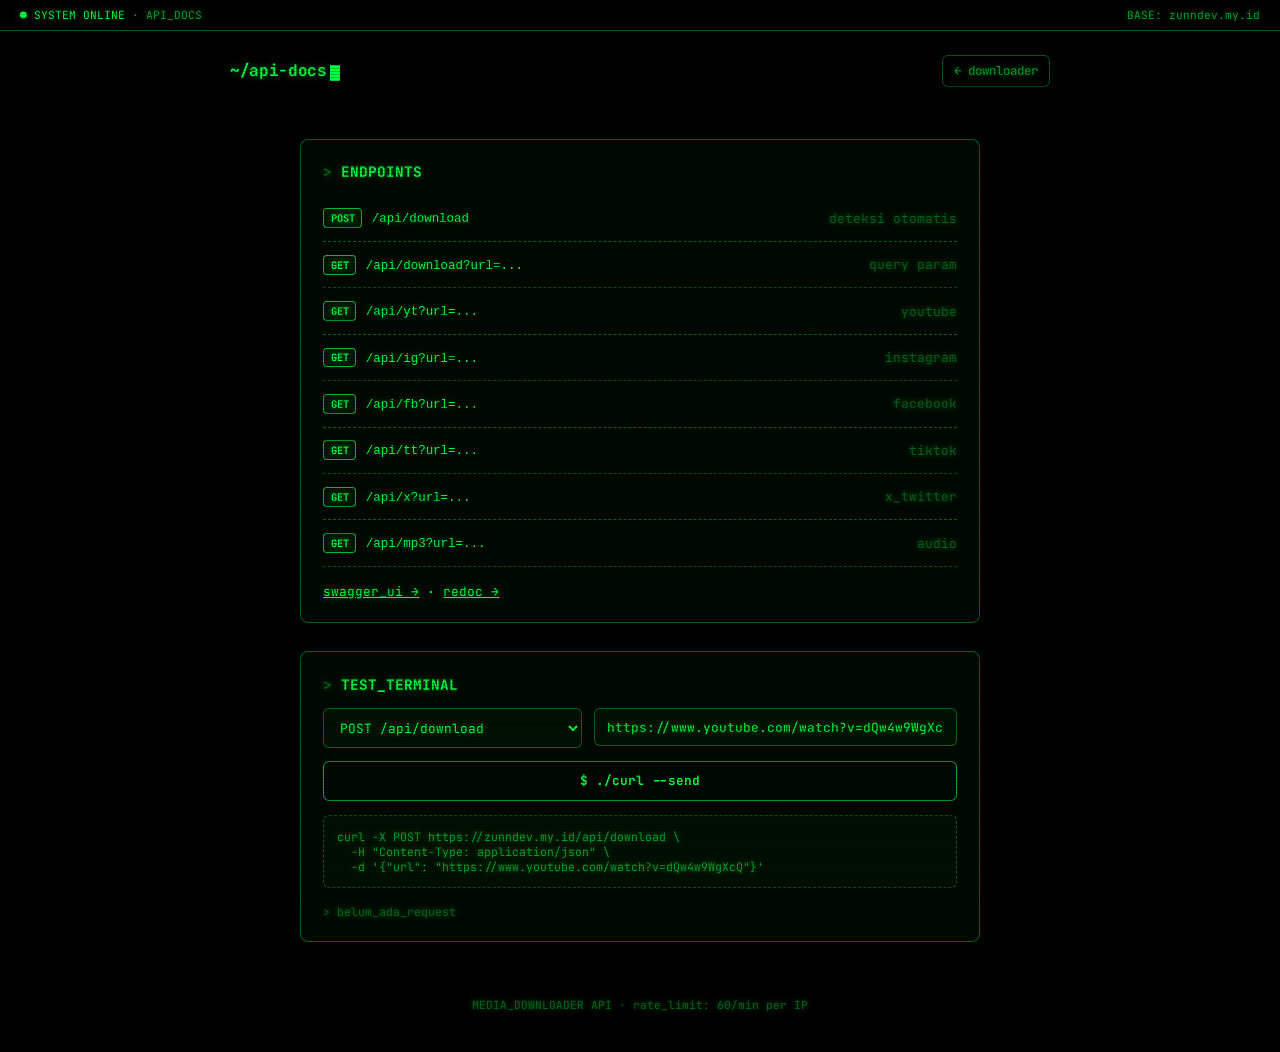
==== commit fa469940: "Redesign: black+green hacker terminal theme" ====
--- a/test.html
+++ b/test.html
@@ -5,7 +5,7 @@
   <meta name="viewport" content="width=device-width, initial-scale=1.0">
   <title>API Docs — Media Downloader</title>
   <link rel="preconnect" href="https://fonts.googleapis.com">
-  <link href="https://fonts.googleapis.com/css2?family=Inter:wght@400;500;600;700&display=swap" rel="stylesheet">
+  <link href="https://fonts.googleapis.com/css2?family=JetBrains+Mono:wght@400;500;700&display=swap" rel="stylesheet">
   <link rel="stylesheet" href="style.css">
   <style>
     .ep {
@@ -14,113 +14,130 @@
       align-items: center;
       gap: 1rem;
       padding: 0.8rem 0;
-      border-bottom: 1px solid var(--border);
-      font-size: 0.85rem;
+      border-bottom: 1px dashed var(--border);
+      font-size: 0.8rem;
     }
     .ep:last-child { border-bottom: none; }
-    .ep code { color: var(--text); font-size: 0.82rem; }
+    .ep code { color: var(--text); font-size: 0.78rem; }
     .m {
       display: inline-block;
       width: 52px;
       text-align: center;
       padding: 0.12rem 0.4rem;
-      border-radius: 5px;
+      border-radius: 4px;
       font-weight: 700;
-      font-size: 0.68rem;
+      font-size: 0.65rem;
       margin-right: 0.6rem;
-      color: #09090b;
-    }
-    .m.post { background: #4ade80; }
-    .m.get { background: #60a5fa; }
+      border: 1px solid var(--border-strong);
+      color: var(--green);
+      background: rgba(0, 255, 65, 0.06);
+    }
+    .m.post::before { content: 'POST '; }
+    .m.get::before { content: 'GET  '; }
+    .m.post, .m.get { width: auto; }
     .field { width: 100%; margin-bottom: 0.8rem; }
     select, input {
       width: 100%;
       padding: 0.6rem 0.75rem;
-      border-radius: 9px;
-      border: 1px solid var(--border-strong);
-      background: var(--panel-2);
-      color: var(--text);
-      font-size: 0.88rem;
+      border-radius: 6px;
+      border: 1px solid var(--border);
+      background: rgba(0, 255, 65, 0.04);
+      color: var(--green);
+      font-size: 0.8rem;
       font-family: inherit;
       outline: none;
-    }
-    select:focus, input:focus { border-color: var(--muted-2); }
+      text-shadow: 0 0 6px rgba(0, 255, 65, 0.4);
+    }
+    select:focus, input:focus { border-color: var(--border-strong); }
+    select option { background: #000; color: var(--green); }
     .row2 { display: grid; grid-template-columns: 1fr 1.4fr; gap: 0.75rem; }
     .btn {
-      border: none;
+      border: 1px solid var(--border-strong);
       cursor: pointer;
-      background: var(--accent);
-      color: #09090b;
-      font-weight: 600;
-      font-size: 0.88rem;
+      background: transparent;
+      color: var(--green);
+      font-weight: 700;
+      font-size: 0.8rem;
       font-family: inherit;
       padding: 0.65rem 1.4rem;
-      border-radius: 9px;
+      border-radius: 6px;
       width: 100%;
-      transition: opacity 0.15s;
-    }
-    .btn:hover { opacity: 0.85; }
+      transition: all 0.15s;
+    }
+    .btn:hover { background: var(--green); color: #000; text-shadow: none; }
     .btn:disabled { opacity: 0.5; cursor: wait; }
     .curl {
-      background: var(--panel-2);
-      border: 1px solid var(--border);
-      border-radius: 9px;
+      background: rgba(0, 255, 65, 0.03);
+      border: 1px dashed var(--border);
+      border-radius: 6px;
       padding: 0.8rem;
-      font-size: 0.75rem;
-      font-family: ui-monospace, monospace;
-      color: #a1a1aa;
+      font-size: 0.72rem;
+      color: var(--muted);
       overflow-x: auto;
       white-space: pre-wrap;
       word-break: break-word;
       margin-bottom: 1rem;
     }
     pre {
-      background: var(--panel-2);
+      background: rgba(0, 255, 65, 0.03);
       border: 1px solid var(--border);
-      border-radius: 9px;
+      border-radius: 6px;
       padding: 1rem;
       overflow-x: auto;
-      font-size: 0.75rem;
+      font-size: 0.72rem;
       line-height: 1.55;
-      color: #a1a1aa;
+      color: var(--muted);
       white-space: pre-wrap;
       word-break: break-word;
       max-height: 420px;
       overflow-y: auto;
     }
-    .sb { font-weight: 600; padding: 0.15rem 0.6rem; border-radius: 5px; font-size: 0.78rem; margin-bottom: 0.75rem; display: inline-block; border: 1px solid var(--border-strong); }
-    h2 { font-size: 0.95rem; font-weight: 600; margin-bottom: 0.9rem; }
-    .doc-link { font-size: 0.85rem; }
-    .doc-link a { color: var(--text); }
+    .sb {
+      font-weight: 700;
+      padding: 0.15rem 0.6rem;
+      border-radius: 4px;
+      font-size: 0.7rem;
+      margin-bottom: 0.75rem;
+      display: inline-block;
+      border: 1px solid var(--border-strong);
+      color: var(--green);
+    }
+    h2 { font-size: 0.9rem; font-weight: 700; margin-bottom: 0.9rem; }
+    h2::before { content: '> '; color: var(--muted-2); }
+    .doc-link { font-size: 0.8rem; }
+    .doc-link a { color: var(--green); }
+    .err { color: var(--error) !important; }
   </style>
 </head>
 <body>
+  <div class="statusbar">
+    <span><span class="ok">SYSTEM ONLINE</span> &middot; API_DOCS</span>
+    <span>BASE: zunndev.my.id</span>
+  </div>
+
   <header>
-    <div class="logo">
-      <svg viewBox="0 0 24 24" fill="none" stroke="currentColor" stroke-width="2" stroke-linecap="round" stroke-linejoin="round"><path d="M21 15v4a2 2 0 0 1-2 2H5a2 2 0 0 1-2-2v-4"/><polyline points="7 10 12 15 17 10"/><line x1="12" y1="15" x2="12" y2="3"/></svg>
-      Media Downloader
-    </div>
+    <div class="logo">~/api-docs<span class="cursor"></span></div>
     <nav>
-      <a href="index.html">&larr; Downloader</a>
+      <a href="index.html">&larr; downloader</a>
     </nav>
   </header>
 
   <main class="wrap">
     <section class="card">
-      <h2>Endpoint</h2>
-      <div class="ep"><span><span class="m post">POST</span><code>/api/download</code></span><span style="color:#565b64">deteksi otomatis</span></div>
-      <div class="ep"><span><span class="m get">GET</span><code>/api/download?url=...</code></span><span style="color:#565b64">query param</span></div>
-      <div class="ep"><span><span class="m get">GET</span><code>/api/yt?url=...</code></span><span style="color:#565b64">YouTube</span></div>
-      <div class="ep"><span><span class="m get">GET</span><code>/api/ig?url=...</code></span><span style="color:#565b64">Instagram</span></div>
-      <div class="ep"><span><span class="m get">GET</span><code>/api/fb?url=...</code></span><span style="color:#565b64">Facebook</span></div>
-      <div class="ep"><span><span class="m get">GET</span><code>/api/tt?url=...</code></span><span style="color:#565b64">TikTok</span></div>
-      <div class="ep"><span><span class="m get">GET</span><code>/api/x?url=...</code></span><span style="color:#565b64">X / Twitter</span></div>
-      <div class="ep"><span><span class="m get">GET</span><code>/api/mp3?url=...</code></span><span style="color:#565b64">audio MP3</span></div>
-      <p class="doc-link" style="margin-top:1rem"><a href="https://zunndev.my.id/api/docs" target="_blank" rel="noopener">Dokumentasi interaktif (Swagger UI) &rarr;</a></p>
+      <h2>ENDPOINTS</h2>
+      <div class="ep"><span><span class="m post"></span><code>/api/download</code></span><span style="color:var(--muted-2)">deteksi otomatis</span></div>
+      <div class="ep"><span><span class="m get"></span><code>/api/download?url=...</code></span><span style="color:var(--muted-2)">query param</span></div>
+      <div class="ep"><span><span class="m get"></span><code>/api/yt?url=...</code></span><span style="color:var(--muted-2)">youtube</span></div>
+      <div class="ep"><span><span class="m get"></span><code>/api/ig?url=...</code></span><span style="color:var(--muted-2)">instagram</span></div>
+      <div class="ep"><span><span class="m get"></span><code>/api/fb?url=...</code></span><span style="color:var(--muted-2)">facebook</span></div>
+      <div class="ep"><span><span class="m get"></span><code>/api/tt?url=...</code></span><span style="color:var(--muted-2)">tiktok</span></div>
+      <div class="ep"><span><span class="m get"></span><code>/api/x?url=...</code></span><span style="color:var(--muted-2)">x_twitter</span></div>
+      <div class="ep"><span><span class="m get"></span><code>/api/mp3?url=...</code></span><span style="color:var(--muted-2)">audio</span></div>
+      <p class="doc-link" style="margin-top:1rem"><a href="https://zunndev.my.id/api/docs" target="_blank" rel="noopener">swagger_ui &rarr;</a> &middot; <a href="https://zunndev.my.id/api/redoc" target="_blank" rel="noopener">redoc &rarr;</a></p>
     </section>
 
     <section class="card">
-      <h2>Uji coba</h2>
+      <h2>TEST_TERMINAL</h2>
       <div class="row2">
         <div class="field">
           <select id="endpoint">
@@ -137,16 +154,16 @@
           <input type="url" id="turl" value="https://www.youtube.com/watch?v=dQw4w9WgXcQ">
         </div>
       </div>
-      <button class="btn" id="btn-test">Kirim request</button>
+      <button class="btn" id="btn-test">$ ./curl --send</button>
       <p class="curl" id="curl-example" style="margin-top:0.9rem"></p>
       <div id="test-result">
-        <p style="color:#565b64;font-size:0.8rem">Belum ada request.</p>
+        <p style="color:var(--muted-2);font-size:0.72rem">&gt; belum_ada_request</p>
       </div>
     </section>
   </main>
 
   <footer>
-    <p>Media Downloader API &middot; 60 request/menit per IP</p>
+    <p>MEDIA_DOWNLOADER API &middot; rate_limit: 60/min per IP</p>
   </footer>
 
   <script>
@@ -171,8 +188,8 @@
       const btn = document.getElementById('btn-test');
       const out = document.getElementById('test-result');
       btn.disabled = true;
-      btn.textContent = 'Mengirim...';
-      out.innerHTML = '<p style="color:#565b64">Memproses...</p>';
+      btn.textContent = '$ processing...';
+      out.innerHTML = '<p style="color:var(--muted-2);font-size:0.72rem">&gt; memproses<span class="cursor" style="display:inline-block;width:.5em;height:.9em;background:var(--green);vertical-align:text-bottom;animation:blink 1.1s step-end infinite"></span></p>';
       try {
         let res;
         if (ep === 'download') {
@@ -189,10 +206,10 @@
           '<span class="sb">HTTP ' + res.status + '</span>' +
           '<pre>' + escapeHtml(JSON.stringify(body, null, 2)) + '</pre>';
       } catch (e) {
-        out.innerHTML = '<pre style="color:#f87171">Error: ' + escapeHtml(e.message) + '</pre>';
+        out.innerHTML = '<pre class="err">ERROR: ' + escapeHtml(e.message) + '</pre>';
       } finally {
         btn.disabled = false;
-        btn.textContent = 'Kirim request';
+        btn.textContent = '$ ./curl --send';
       }
     });
 
--- a/style.css
+++ b/style.css
@@ -1,15 +1,17 @@
 :root {
-  --bg: #09090b;
-  --panel: #111113;
-  --panel-2: #161619;
-  --border: #1f1f23;
-  --border-strong: #2a2a2f;
-  --text: #fafafa;
-  --muted: #8a8f98;
-  --muted-2: #565b64;
-  --accent: #ffffff;
-  --radius: 12px;
-  --font: 'Inter', system-ui, -apple-system, 'Segoe UI', Roboto, sans-serif;
+  --bg: #000000;
+  --green: #00ff41;
+  --green-bright: #4dff7d;
+  --green-dim: #00b32d;
+  --green-faint: #007a1f;
+  --green-dark: #003b12;
+  --border: rgba(0, 255, 65, 0.35);
+  --border-strong: rgba(0, 255, 65, 0.7);
+  --text: #00ff41;
+  --muted: #00a52d;
+  --muted-2: #00641c;
+  --error: #ff5555;
+  --font: 'JetBrains Mono', 'Fira Code', ui-monospace, 'Courier New', monospace;
 }
 
 * { margin: 0; padding: 0; box-sizing: border-box; }
@@ -20,80 +22,132 @@
   color: var(--text);
   min-height: 100vh;
   -webkit-font-smoothing: antialiased;
-  line-height: 1.5;
-}
-
-.wrap { max-width: 680px; margin: 0 auto; padding: 0 1.5rem; }
+  text-shadow: 0 0 6px rgba(0, 255, 65, 0.45);
+}
+
+body::after {
+  content: '';
+  position: fixed;
+  inset: 0;
+  pointer-events: none;
+  z-index: 999;
+  background: repeating-linear-gradient(0deg, rgba(0, 0, 0, 0.22) 0px, rgba(0, 0, 0, 0.22) 1px, transparent 1px, transparent 3px);
+}
+
+.wrap { max-width: 720px; margin: 0 auto; padding: 0 1.25rem; }
+
+::selection { background: var(--green); color: #000; }
+
+.statusbar {
+  display: flex;
+  justify-content: space-between;
+  align-items: center;
+  gap: 1rem;
+  padding: 0.5rem 1.25rem;
+  border-bottom: 1px solid var(--border);
+  font-size: 0.7rem;
+  color: var(--muted);
+  overflow-x: auto;
+  white-space: nowrap;
+}
+.statusbar .ok { color: var(--green); }
+.statusbar .ok::before { content: '● '; animation: blink 1.6s step-end infinite; }
 
 header {
   display: flex;
   justify-content: space-between;
   align-items: center;
-  padding: 1.75rem 1.5rem;
+  padding: 1.5rem 1.25rem;
   max-width: 860px;
   margin: 0 auto;
 }
 
 .logo {
-  font-size: 0.95rem;
-  font-weight: 650;
+  font-size: 1rem;
+  font-weight: 700;
+  color: var(--green);
+  letter-spacing: -0.02em;
+}
+.logo .cursor {
+  display: inline-block;
+  width: 0.6em;
+  height: 1em;
+  background: var(--green);
+  vertical-align: text-bottom;
+  margin-left: 0.2em;
+  animation: blink 1.1s step-end infinite;
+}
+
+@keyframes blink {
+  0%, 100% { opacity: 1; }
+  50% { opacity: 0; }
+}
+
+nav { display: flex; gap: 0.5rem; }
+
+nav a {
+  color: var(--muted);
+  text-decoration: none;
+  font-size: 0.78rem;
+  padding: 0.4rem 0.7rem;
+  border: 1px solid var(--border);
+  border-radius: 6px;
+  transition: all 0.15s;
+}
+nav a:hover { color: #000; background: var(--green); border-color: var(--green); text-shadow: none; }
+
+.hero { padding: 4rem 0 2.5rem; }
+
+.ascii {
+  color: var(--green-faint);
+  font-size: 0.62rem;
+  line-height: 1.2;
+  white-space: pre;
+  margin-bottom: 1.5rem;
+  user-select: none;
+}
+
+.hero .prompt {
+  font-size: 0.78rem;
+  color: var(--muted);
+  margin-bottom: 0.75rem;
+}
+.hero .prompt .user { color: var(--green); }
+.hero .prompt .path { color: var(--muted); }
+
+.hero h1 {
+  font-size: clamp(1.5rem, 4.5vw, 2.2rem);
+  font-weight: 700;
   letter-spacing: -0.01em;
-  display: flex;
-  align-items: center;
-  gap: 0.55rem;
-}
-.logo svg { width: 18px; height: 18px; color: var(--muted); }
-
-nav { display: flex; gap: 0.4rem; }
-
-nav a {
-  color: var(--muted);
-  text-decoration: none;
-  font-size: 0.82rem;
-  font-weight: 500;
-  padding: 0.45rem 0.8rem;
+  line-height: 1.25;
+  margin-bottom: 0.75rem;
+}
+.hero h1 .dim { color: var(--muted); font-weight: 400; }
+.hero h1 .cursor {
+  display: inline-block;
+  width: 0.55em;
+  height: 1.05em;
+  background: var(--green);
+  vertical-align: text-bottom;
+  margin-left: 0.15em;
+  animation: blink 1.1s step-end infinite;
+}
+
+.hero p { color: var(--muted); font-size: 0.85rem; margin-bottom: 2rem; }
+
+.search {
+  background: rgba(0, 255, 65, 0.04);
+  border: 1px solid var(--border);
   border-radius: 8px;
-  transition: color 0.15s, background 0.15s;
-}
-nav a:hover { color: var(--text); background: var(--panel); }
-
-.hero { padding: 5rem 0 3rem; }
-
-.hero .kicker {
-  font-size: 0.78rem;
-  color: var(--muted);
-  font-weight: 500;
-  letter-spacing: 0.02em;
-}
-
-.hero h1 {
-  font-size: clamp(2rem, 5.5vw, 3rem);
-  font-weight: 650;
-  letter-spacing: -0.035em;
-  line-height: 1.1;
-  margin-top: 1rem;
-}
-.hero h1 .dim { color: var(--muted); font-weight: 400; }
-
-.hero p {
-  color: var(--muted);
-  font-size: 0.95rem;
-  margin-top: 1.1rem;
-  max-width: 480px;
-}
-
-.search {
-  margin-top: 2.5rem;
-  background: var(--panel);
-  border: 1px solid var(--border);
-  border-radius: var(--radius);
   display: flex;
   align-items: center;
   gap: 0.5rem;
-  padding: 0.35rem;
-  transition: border-color 0.15s;
-}
-.search:focus-within { border-color: var(--border-strong); }
+  padding: 0.35rem 0.35rem 0.35rem 0.9rem;
+  transition: border-color 0.15s, box-shadow 0.15s;
+}
+.search:focus-within { border-color: var(--border-strong); box-shadow: 0 0 20px rgba(0, 255, 65, 0.12); }
+
+.search .prompt-sign { color: var(--green); font-size: 0.9rem; flex-shrink: 0; }
 
 .search input {
   flex: 1;
@@ -101,96 +155,94 @@
   background: transparent;
   border: none;
   outline: none;
-  color: var(--text);
-  font-size: 0.92rem;
+  color: var(--green);
+  font-size: 0.85rem;
   font-family: inherit;
-  padding: 0.6rem 0.75rem;
-}
-.search input::placeholder { color: var(--muted-2); }
+  padding: 0.65rem 0.2rem;
+  caret-color: var(--green);
+  text-shadow: 0 0 6px rgba(0, 255, 65, 0.45);
+}
+.search input::placeholder { color: var(--muted-2); text-shadow: none; }
 
 .search button {
-  border: none;
+  border: 1px solid var(--border-strong);
   cursor: pointer;
-  background: var(--accent);
-  color: #09090b;
-  font-weight: 600;
-  font-size: 0.88rem;
+  background: transparent;
+  color: var(--green);
+  font-weight: 700;
+  font-size: 0.8rem;
   font-family: inherit;
-  padding: 0.6rem 1.25rem;
-  border-radius: 9px;
-  transition: opacity 0.15s;
+  padding: 0.6rem 1.2rem;
+  border-radius: 6px;
+  transition: all 0.15s;
   white-space: nowrap;
   display: flex;
   align-items: center;
   gap: 0.4rem;
 }
-.search button:hover { opacity: 0.85; }
+.search button:hover { background: var(--green); color: #000; text-shadow: none; }
 .search button:disabled { opacity: 0.5; cursor: wait; }
+
+.spinner {
+  width: 12px; height: 12px;
+  border: 2px solid rgba(0, 255, 65, 0.3);
+  border-top-color: var(--green);
+  border-radius: 50%;
+  animation: spin 0.6s linear infinite;
+}
+@keyframes spin { to { transform: rotate(360deg); } }
 
 .paste-btn {
   background: transparent;
   border: none;
-  color: var(--muted-2);
+  color: var(--muted);
+  font-family: inherit;
   font-size: 0.85rem;
-  padding: 0.55rem 0.6rem;
-  border-radius: 8px;
+  padding: 0.5rem 0.6rem;
+  border-radius: 6px;
   cursor: pointer;
-  transition: color 0.15s, background 0.15s;
-}
-.paste-btn:hover { color: var(--text); background: var(--panel-2); }
-
-.spinner {
-  width: 13px; height: 13px;
-  border: 2px solid rgba(9, 9, 11, 0.25);
-  border-top-color: #09090b;
-  border-radius: 50%;
-  animation: spin 0.6s linear infinite;
-}
-@keyframes spin { to { transform: rotate(360deg); } }
-
-.actions { display: flex; gap: 0.6rem; margin-top: 0.75rem; align-items: center; }
+  transition: all 0.15s;
+}
+.paste-btn:hover { color: #000; background: var(--green); text-shadow: none; }
+
+.actions { display: flex; gap: 0.6rem; margin-top: 0.9rem; align-items: center; flex-wrap: wrap; }
 
 .ghost-btn {
   background: transparent;
-  border: 1px solid var(--border-strong);
+  border: 1px solid var(--border);
   color: var(--muted);
   font-family: inherit;
-  font-size: 0.82rem;
-  font-weight: 500;
+  font-size: 0.75rem;
+  font-weight: 700;
   padding: 0.45rem 0.9rem;
+  border-radius: 6px;
+  cursor: pointer;
+  transition: all 0.15s;
+}
+.ghost-btn:hover { background: var(--green-dark); color: var(--green-bright); border-color: var(--border-strong); }
+
+.hint { font-size: 0.7rem; color: var(--muted-2); }
+
+.platforms {
+  display: flex;
+  align-items: center;
+  gap: 1.1rem;
+  flex-wrap: wrap;
+  margin-top: 2.5rem;
+  padding-top: 1.5rem;
+  border-top: 1px dashed var(--border);
+  font-size: 0.78rem;
+  color: var(--muted);
+}
+.platforms .plat::before { content: '[ '; color: var(--muted-2); }
+.platforms .plat::after { content: ' ]'; color: var(--muted-2); }
+.platforms .plat:hover { color: var(--green-bright); }
+
+.card {
+  background: rgba(0, 255, 65, 0.03);
+  border: 1px solid var(--border);
   border-radius: 8px;
-  cursor: pointer;
-  transition: all 0.15s;
-}
-.ghost-btn:hover { color: var(--text); border-color: var(--muted-2); }
-
-.hint { font-size: 0.75rem; color: var(--muted-2); margin-left: 0.35rem; }
-
-.platforms {
-  display: flex;
-  align-items: center;
-  gap: 1.25rem;
-  flex-wrap: wrap;
-  margin-top: 3rem;
-  padding-top: 1.75rem;
-  border-top: 1px solid var(--border);
-}
-
-.plat {
-  display: flex;
-  align-items: center;
-  gap: 0.45rem;
-  font-size: 0.8rem;
-  color: var(--muted);
-  font-weight: 500;
-}
-.plat svg { width: 14px; height: 14px; }
-
-.card {
-  background: var(--panel);
-  border: 1px solid var(--border);
-  border-radius: var(--radius);
-  padding: 1.5rem;
+  padding: 1.4rem;
   margin-top: 1.75rem;
 }
 
@@ -199,64 +251,71 @@
   width: 200px;
   height: 112px;
   object-fit: cover;
-  border-radius: 10px;
+  border-radius: 6px;
   flex-shrink: 0;
   background: #000;
   border: 1px solid var(--border);
-}
-.result-top h2 { font-size: 1.05rem; font-weight: 600; letter-spacing: -0.01em; line-height: 1.4; }
-.result-top .meta { color: var(--muted); font-size: 0.8rem; margin-top: 0.5rem; }
-
-.qlist { margin-top: 1.5rem; display: grid; grid-template-columns: repeat(auto-fill, minmax(170px, 1fr)); gap: 0.6rem; }
+  filter: grayscale(100%) contrast(1.1);
+}
+.result-top h2 { font-size: 0.95rem; font-weight: 600; line-height: 1.5; }
+.result-top h2::before { content: '> '; color: var(--muted-2); }
+.result-top .meta { color: var(--muted); font-size: 0.75rem; margin-top: 0.6rem; }
+
+.qlist { margin-top: 1.4rem; display: grid; grid-template-columns: repeat(auto-fill, minmax(170px, 1fr)); gap: 0.6rem; }
 .qbtn {
   display: flex;
   justify-content: space-between;
   align-items: center;
-  background: var(--panel-2);
-  border: 1px solid var(--border);
-  border-radius: 10px;
+  background: rgba(0, 255, 65, 0.04);
+  border: 1px solid var(--border);
+  border-radius: 6px;
   padding: 0.75rem 0.9rem;
   text-decoration: none;
   transition: all 0.15s;
 }
-.qbtn:hover { border-color: var(--border-strong); background: #1c1c20; }
-.qbtn .q { color: var(--text); font-weight: 600; font-size: 0.85rem; }
-.qbtn .s { color: var(--muted-2); font-size: 0.72rem; margin-top: 0.15rem; }
-.qbtn .ic { color: var(--muted); font-size: 0.9rem; }
+.qbtn:hover { border-color: var(--green); background: rgba(0, 255, 65, 0.12); box-shadow: 0 0 14px rgba(0, 255, 65, 0.15); }
+.qbtn .q { color: var(--green); font-weight: 700; font-size: 0.82rem; }
+.qbtn .s { color: var(--muted-2); font-size: 0.68rem; margin-top: 0.15rem; }
+.qbtn .ic { color: var(--muted); font-size: 0.85rem; }
+.qbtn:hover .ic { color: var(--green); }
 
 .alert {
-  background: var(--panel);
-  border: 1px solid var(--border);
-  border-radius: var(--radius);
-  padding: 1.1rem 1.25rem;
+  border: 1px solid rgba(255, 85, 85, 0.4);
+  border-radius: 8px;
+  padding: 1rem 1.25rem;
   margin-top: 1.75rem;
-  color: var(--muted);
-  font-size: 0.85rem;
-  display: flex;
-  gap: 0.6rem;
-  align-items: flex-start;
+  color: var(--error);
+  font-size: 0.8rem;
+  background: rgba(255, 85, 85, 0.05);
 }
 
 .steps {
-  margin: 4rem auto 0;
+  margin: 3.5rem auto 0;
   display: grid;
   grid-template-columns: repeat(3, 1fr);
   gap: 1.25rem;
-  padding-top: 2rem;
-  border-top: 1px solid var(--border);
-}
-.step .n { color: var(--muted-2); font-size: 0.75rem; font-weight: 600; }
-.step h3 { font-size: 0.9rem; font-weight: 600; margin-top: 0.5rem; }
-.step p { color: var(--muted-2); font-size: 0.8rem; margin-top: 0.35rem; }
-
-footer { text-align: center; color: var(--muted-2); font-size: 0.75rem; padding: 4rem 1rem 2.5rem; }
+  padding-top: 1.75rem;
+  border-top: 1px dashed var(--border);
+}
+.step .n { color: var(--muted-2); font-size: 0.7rem; }
+.step .n::before { content: '$ '; color: var(--green); }
+.step h3 { font-size: 0.85rem; font-weight: 700; margin-top: 0.5rem; color: var(--green-bright); }
+.step p { color: var(--muted-2); font-size: 0.75rem; margin-top: 0.35rem; line-height: 1.6; }
+
+footer {
+  text-align: center;
+  color: var(--muted-2);
+  font-size: 0.7rem;
+  padding: 3.5rem 1rem 2.5rem;
+}
 footer a { color: var(--muted); text-decoration: none; }
-footer a:hover { color: var(--text); }
+footer a:hover { color: var(--green); }
 
 .hidden { display: none; }
 
 @media (max-width: 600px) {
-  .hero { padding-top: 3rem; }
+  .ascii { display: none; }
+  .hero { padding-top: 2.5rem; }
   .result-top { flex-direction: column; }
   .result-top img { width: 100%; height: auto; }
   .steps { grid-template-columns: 1fr; gap: 1.5rem; }
